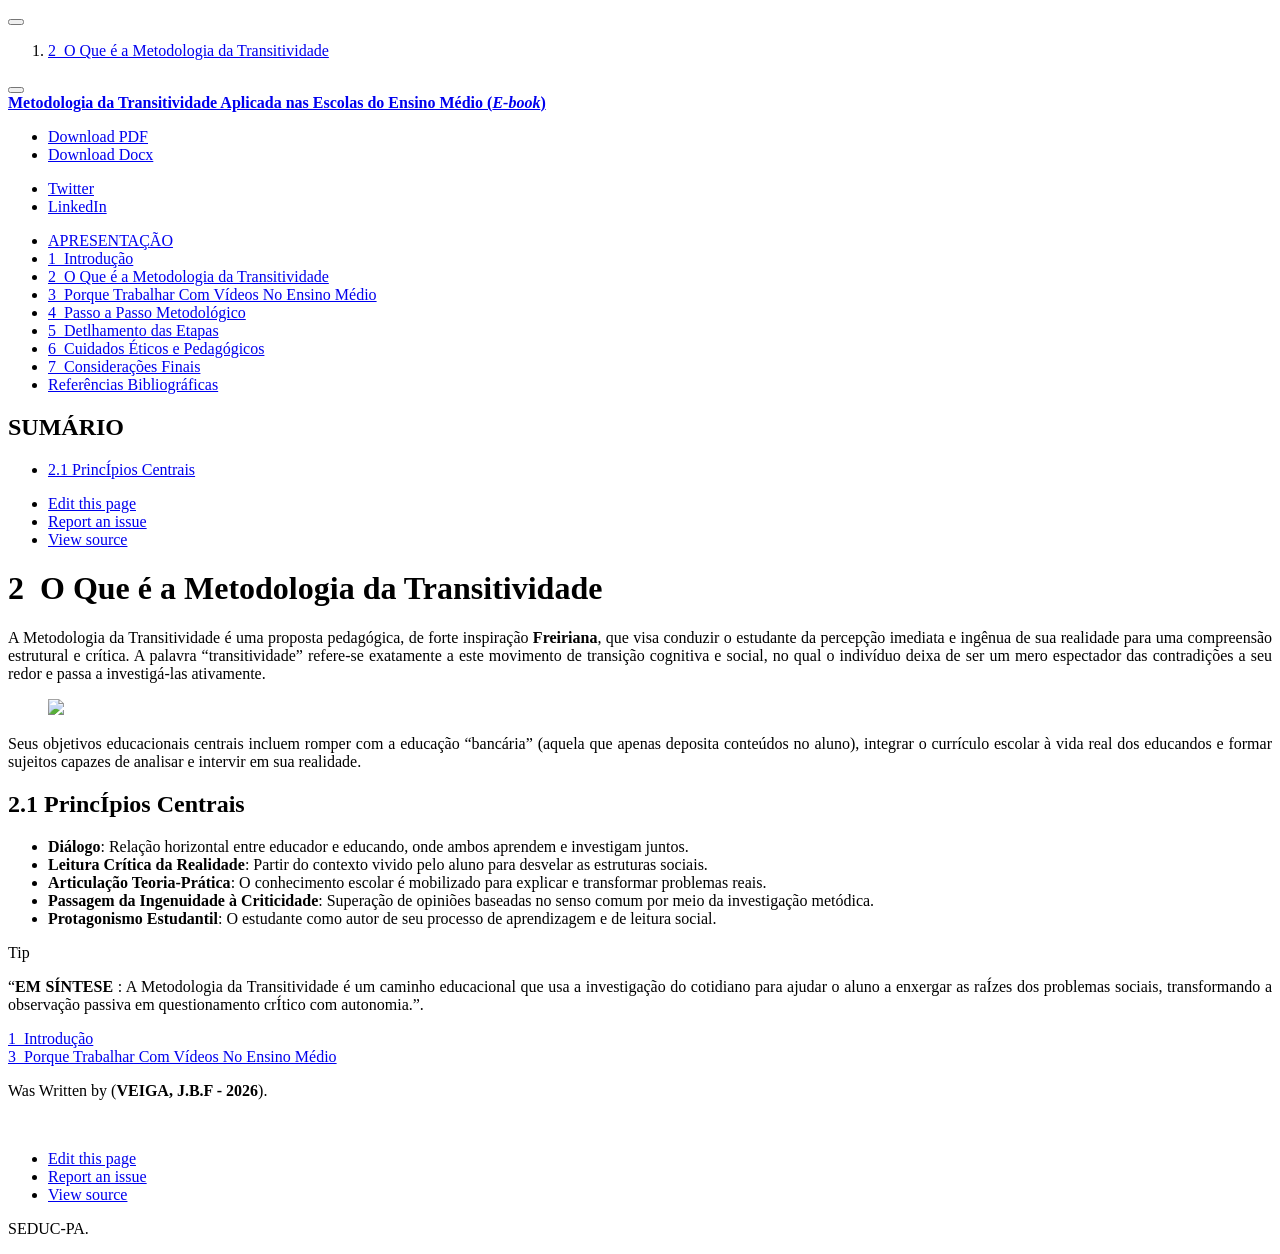
==== docs/cap1.html @ e6e82109 "Add files via upload" ====
<!DOCTYPE html>
<html xmlns="http://www.w3.org/1999/xhtml" lang="en" xml:lang="en"><head>

<meta charset="utf-8">
<meta name="generator" content="quarto-1.9.37">

<meta name="viewport" content="width=device-width, initial-scale=1.0, user-scalable=yes">


<title>2&nbsp; O Que é a Metodologia da Transitividade – **Metodologia da Transitividade Aplicada nas Escolas do Ensino Médio (*E-book*)**</title>
<style>
/* Default styles provided by pandoc.
** See https://pandoc.org/MANUAL.html#variables-for-html for config info.
*/
code{white-space: pre-wrap;}
span.smallcaps{font-variant: small-caps;}
div.columns{display: flex; gap: min(4vw, 1.5em);}
div.column{flex: auto; overflow-x: auto;}
div.hanging-indent{margin-left: 1.5em; text-indent: -1.5em;}
ul.task-list{list-style: none;}
ul.task-list li input[type="checkbox"] {
  width: 0.8em;
  margin: 0 0.8em 0.2em -1em; /* quarto-specific, see https://github.com/quarto-dev/quarto-cli/issues/4556 */ 
  vertical-align: middle;
}
</style>


<script src="site_libs/quarto-nav/quarto-nav.js"></script>
<script src="site_libs/quarto-nav/headroom.min.js"></script>
<script src="site_libs/clipboard/clipboard.min.js"></script>
<script src="site_libs/quarto-search/autocomplete.umd.js"></script>
<script src="site_libs/quarto-search/fuse.min.js"></script>
<script src="site_libs/quarto-search/quarto-search.js"></script>
<meta name="quarto:offset" content="./">
<link href="./cap2.html" rel="next">
<link href="./intro.html" rel="prev">
<link href="./capa1.jpg" rel="icon" type="image/jpeg">
<script src="site_libs/quarto-html/quarto.js" type="module"></script>
<script src="site_libs/quarto-html/tabsets/tabsets.js" type="module"></script>
<script src="site_libs/quarto-html/popper.min.js"></script>
<script src="site_libs/quarto-html/tippy.umd.min.js"></script>
<script src="site_libs/quarto-html/anchor.min.js"></script>
<link href="site_libs/quarto-html/tippy.css" rel="stylesheet">
<link href="site_libs/quarto-html/quarto-syntax-highlighting-7f8f88aac4f3542376d5c11b86a4c14d.css" rel="stylesheet" class="quarto-color-scheme" id="quarto-text-highlighting-styles">
<link href="site_libs/quarto-html/quarto-syntax-highlighting-dark-d0ae9245876894da5ac7e18953ecc5cc.css" rel="stylesheet" class="quarto-color-scheme quarto-color-alternate" id="quarto-text-highlighting-styles">
<link href="site_libs/quarto-html/quarto-syntax-highlighting-7f8f88aac4f3542376d5c11b86a4c14d.css" rel="stylesheet" class="quarto-color-scheme-extra" id="quarto-text-highlighting-styles">
<script src="site_libs/bootstrap/bootstrap.min.js"></script>
<link href="site_libs/bootstrap/bootstrap-icons.css" rel="stylesheet">
<link href="site_libs/bootstrap/bootstrap-9e3e5b9121e68b3f077afb32f2c64d95.min.css" rel="stylesheet" append-hash="true" class="quarto-color-scheme" id="quarto-bootstrap" data-mode="light">
<link href="site_libs/bootstrap/bootstrap-dark-52daa88939d7be190ca8d7731f6f1614.min.css" rel="stylesheet" append-hash="true" class="quarto-color-scheme quarto-color-alternate" id="quarto-bootstrap" data-mode="dark">
<link href="site_libs/bootstrap/bootstrap-9e3e5b9121e68b3f077afb32f2c64d95.min.css" rel="stylesheet" append-hash="true" class="quarto-color-scheme-extra" id="quarto-bootstrap" data-mode="light">
<script id="quarto-search-options" type="application/json">{
  "location": "sidebar",
  "copy-button": false,
  "collapse-after": 3,
  "panel-placement": "start",
  "type": "textbox",
  "limit": 50,
  "keyboard-shortcut": [
    "f",
    "/",
    "s"
  ],
  "show-item-context": false,
  "language": {
    "search-no-results-text": "No results",
    "search-matching-documents-text": "matching documents",
    "search-copy-link-title": "Copy link to search",
    "search-hide-matches-text": "Hide additional matches",
    "search-more-match-text": "more match in this document",
    "search-more-matches-text": "more matches in this document",
    "search-clear-button-title": "Clear",
    "search-text-placeholder": "",
    "search-detached-cancel-button-title": "Cancel",
    "search-submit-button-title": "Submit",
    "search-label": "Search"
  }
}</script>


</head>

<body class="nav-sidebar floating quarto-light"><script id="quarto-html-before-body" type="application/javascript">
    const toggleBodyColorMode = (bsSheetEl) => {
      const mode = bsSheetEl.getAttribute("data-mode");
      const bodyEl = window.document.querySelector("body");
      if (mode === "dark") {
        bodyEl.classList.add("quarto-dark");
        bodyEl.classList.remove("quarto-light");
      } else {
        bodyEl.classList.add("quarto-light");
        bodyEl.classList.remove("quarto-dark");
      }
    }
    const toggleBodyColorPrimary = () => {
      const bsSheetEl = window.document.querySelector("link#quarto-bootstrap:not([rel=disabled-stylesheet])");
      if (bsSheetEl) {
        toggleBodyColorMode(bsSheetEl);
      }
    }
    const setColorSchemeToggle = (alternate) => {
      const toggles = window.document.querySelectorAll('.quarto-color-scheme-toggle');
      for (let i=0; i < toggles.length; i++) {
        const toggle = toggles[i];
        if (toggle) {
          if (alternate) {
            toggle.classList.add("alternate");
          } else {
            toggle.classList.remove("alternate");
          }
        }
      }
    };
    const toggleColorMode = (alternate) => {
      // Switch the stylesheets
      const primaryStylesheets = window.document.querySelectorAll('link.quarto-color-scheme:not(.quarto-color-alternate)');
      const alternateStylesheets = window.document.querySelectorAll('link.quarto-color-scheme.quarto-color-alternate');
      manageTransitions('#quarto-margin-sidebar .nav-link', false);
      if (alternate) {
        // note: dark is layered on light, we don't disable primary!
        enableStylesheet(alternateStylesheets);
        for (const sheetNode of alternateStylesheets) {
          if (sheetNode.id === "quarto-bootstrap") {
            toggleBodyColorMode(sheetNode);
          }
        }
      } else {
        disableStylesheet(alternateStylesheets);
        enableStylesheet(primaryStylesheets)
        toggleBodyColorPrimary();
      }
      manageTransitions('#quarto-margin-sidebar .nav-link', true);
      // Switch the toggles
      setColorSchemeToggle(alternate)
      // Hack to workaround the fact that safari doesn't
      // properly recolor the scrollbar when toggling (#1455)
      if (navigator.userAgent.indexOf('Safari') > 0 && navigator.userAgent.indexOf('Chrome') == -1) {
        manageTransitions("body", false);
        window.scrollTo(0, 1);
        setTimeout(() => {
          window.scrollTo(0, 0);
          manageTransitions("body", true);
        }, 40);
      }
    }
    const disableStylesheet = (stylesheets) => {
      for (let i=0; i < stylesheets.length; i++) {
        const stylesheet = stylesheets[i];
        stylesheet.rel = 'disabled-stylesheet';
      }
    }
    const enableStylesheet = (stylesheets) => {
      for (let i=0; i < stylesheets.length; i++) {
        const stylesheet = stylesheets[i];
        if(stylesheet.rel !== 'stylesheet') { // for Chrome, which will still FOUC without this check
          stylesheet.rel = 'stylesheet';
        }
      }
    }
    const manageTransitions = (selector, allowTransitions) => {
      const els = window.document.querySelectorAll(selector);
      for (let i=0; i < els.length; i++) {
        const el = els[i];
        if (allowTransitions) {
          el.classList.remove('notransition');
        } else {
          el.classList.add('notransition');
        }
      }
    }
    const isFileUrl = () => {
      return window.location.protocol === 'file:';
    }
    const hasAlternateSentinel = () => {
      let styleSentinel = getColorSchemeSentinel();
      if (styleSentinel !== null) {
        return styleSentinel === "alternate";
      } else {
        return false;
      }
    }
    const setStyleSentinel = (alternate) => {
      const value = alternate ? "alternate" : "default";
      if (!isFileUrl()) {
        window.localStorage.setItem("quarto-color-scheme", value);
      } else {
        localAlternateSentinel = value;
      }
    }
    const getColorSchemeSentinel = () => {
      if (!isFileUrl()) {
        const storageValue = window.localStorage.getItem("quarto-color-scheme");
        return storageValue != null ? storageValue : localAlternateSentinel;
      } else {
        return localAlternateSentinel;
      }
    }
    const toggleGiscusIfUsed = (isAlternate, darkModeDefault) => {
      const baseTheme = document.querySelector('#giscus-base-theme')?.value ?? 'light';
      const alternateTheme = document.querySelector('#giscus-alt-theme')?.value ?? 'dark';
      let newTheme = '';
      if(authorPrefersDark) {
        newTheme = isAlternate ? baseTheme : alternateTheme;
      } else {
        newTheme = isAlternate ? alternateTheme : baseTheme;
      }
      const changeGiscusTheme = () => {
        // From: https://github.com/giscus/giscus/issues/336
        const sendMessage = (message) => {
          const iframe = document.querySelector('iframe.giscus-frame');
          if (!iframe) return;
          iframe.contentWindow.postMessage({ giscus: message }, 'https://giscus.app');
        }
        sendMessage({
          setConfig: {
            theme: newTheme
          }
        });
      }
      const isGiscussLoaded = window.document.querySelector('iframe.giscus-frame') !== null;
      if (isGiscussLoaded) {
        changeGiscusTheme();
      }
    };
    const authorPrefersDark = false;
    const darkModeDefault = authorPrefersDark;
      document.querySelector('link#quarto-text-highlighting-styles.quarto-color-scheme-extra').rel = 'disabled-stylesheet';
      document.querySelector('link#quarto-bootstrap.quarto-color-scheme-extra').rel = 'disabled-stylesheet';
    let localAlternateSentinel = darkModeDefault ? 'alternate' : 'default';
    // Dark / light mode switch
    window.quartoToggleColorScheme = () => {
      // Read the current dark / light value
      let toAlternate = !hasAlternateSentinel();
      toggleColorMode(toAlternate);
      setStyleSentinel(toAlternate);
      toggleGiscusIfUsed(toAlternate, darkModeDefault);
      window.dispatchEvent(new Event('resize'));
    };
    // Switch to dark mode if need be
    if (hasAlternateSentinel()) {
      toggleColorMode(true);
    } else {
      toggleColorMode(false);
    }
  </script>

<div id="quarto-search-results"></div>
  <header id="quarto-header" class="headroom fixed-top">
  <nav class="quarto-secondary-nav">
    <div class="container-fluid d-flex">
      <button type="button" class="quarto-btn-toggle btn" data-bs-toggle="collapse" role="button" data-bs-target=".quarto-sidebar-collapse-item" aria-controls="quarto-sidebar" aria-expanded="false" aria-label="Toggle sidebar navigation" onclick="if (window.quartoToggleHeadroom) { window.quartoToggleHeadroom(); }">
        <i class="bi bi-layout-text-sidebar-reverse"></i>
      </button>
        <nav class="quarto-page-breadcrumbs" aria-label="breadcrumb"><ol class="breadcrumb"><li class="breadcrumb-item"><a href="./cap1.html"><span class="chapter-number">2</span>&nbsp; <span class="chapter-title">O Que é a Metodologia da Transitividade</span></a></li></ol></nav>
        <a class="flex-grow-1" role="navigation" data-bs-toggle="collapse" data-bs-target=".quarto-sidebar-collapse-item" aria-controls="quarto-sidebar" aria-expanded="false" aria-label="Toggle sidebar navigation" onclick="if (window.quartoToggleHeadroom) { window.quartoToggleHeadroom(); }">      
        </a>
      <button type="button" class="btn quarto-search-button" aria-label="Search" onclick="window.quartoOpenSearch();">
        <i class="bi bi-search"></i>
      </button>
    </div>
  </nav>
</header>
<!-- content -->
<div id="quarto-content" class="quarto-container page-columns page-rows-contents page-layout-article">
<!-- sidebar -->
  <nav id="quarto-sidebar" class="sidebar collapse collapse-horizontal quarto-sidebar-collapse-item sidebar-navigation floating overflow-auto">
    <div class="pt-lg-2 mt-2 text-left sidebar-header">
    <div class="sidebar-title mb-0 py-0">
      <a href="./"><strong>Metodologia da Transitividade Aplicada nas Escolas do Ensino Médio (<em>E-book</em>)</strong></a> 
        <div class="sidebar-tools-main tools-wide">
    <a href="https://github.com/MarioDhiego/tree/main/book/" title="Source Code" class="quarto-navigation-tool px-1" aria-label="Source Code"><i class="bi bi-github"></i></a>
    <div class="dropdown">
      <a href="" title="Download" id="quarto-navigation-tool-dropdown-0" class="quarto-navigation-tool dropdown-toggle px-1" data-bs-toggle="dropdown" aria-expanded="false" role="link" aria-label="Download"><i class="bi bi-download"></i></a>
      <ul class="dropdown-menu" aria-labelledby="quarto-navigation-tool-dropdown-0">
          <li>
            <a class="dropdown-item sidebar-tools-main-item" href="./--Metodologia-da-Transitividade-Aplicada-nas-Escolas-do-Ensino-Médio---E-book----.pdf">
              <i class="bi bi-file-pdf pe-1"></i>
            Download PDF
            </a>
          </li>
          <li>
            <a class="dropdown-item sidebar-tools-main-item" href="./--Metodologia-da-Transitividade-Aplicada-nas-Escolas-do-Ensino-Médio---E-book----.docx">
              <i class="bi bi-file-word pe-1"></i>
            Download Docx
            </a>
          </li>
      </ul>
    </div>
    <div class="dropdown">
      <a href="" title="Share" id="quarto-navigation-tool-dropdown-1" class="quarto-navigation-tool dropdown-toggle px-1" data-bs-toggle="dropdown" aria-expanded="false" role="link" aria-label="Share"><i class="bi bi-share"></i></a>
      <ul class="dropdown-menu" aria-labelledby="quarto-navigation-tool-dropdown-1">
          <li>
            <a class="dropdown-item sidebar-tools-main-item" href="https://twitter.com/intent/tweet?url=|url|">
              <i class="bi bi-twitter pe-1"></i>
            Twitter
            </a>
          </li>
          <li>
            <a class="dropdown-item sidebar-tools-main-item" href="https://www.linkedin.com/sharing/share-offsite/?url=|url|">
              <i class="bi bi-linkedin pe-1"></i>
            LinkedIn
            </a>
          </li>
      </ul>
    </div>
  <a href="" class="quarto-color-scheme-toggle quarto-navigation-tool  px-1" onclick="window.quartoToggleColorScheme(); return false;" title="Toggle dark mode"><i class="bi"></i></a>
  <a href="" class="quarto-reader-toggle quarto-navigation-tool px-1" onclick="window.quartoToggleReader(); return false;" title="Toggle reader mode">
  <div class="quarto-reader-toggle-btn">
  <i class="bi"></i>
  </div>
</a>
</div>
    </div>
      </div>
        <div class="mt-2 flex-shrink-0 align-items-center">
        <div class="sidebar-search">
        <div id="quarto-search" class="" title="Search"></div>
        </div>
        </div>
    <div class="sidebar-menu-container"> 
    <ul class="list-unstyled mt-1">
        <li class="sidebar-item">
  <div class="sidebar-item-container"> 
  <a href="./index.html" class="sidebar-item-text sidebar-link">
 <span class="menu-text">APRESENTAÇÃO</span></a>
  </div>
</li>
        <li class="sidebar-item">
  <div class="sidebar-item-container"> 
  <a href="./intro.html" class="sidebar-item-text sidebar-link">
 <span class="menu-text"><span class="chapter-number">1</span>&nbsp; <span class="chapter-title">Introdução</span></span></a>
  </div>
</li>
        <li class="sidebar-item">
  <div class="sidebar-item-container"> 
  <a href="./cap1.html" class="sidebar-item-text sidebar-link active">
 <span class="menu-text"><span class="chapter-number">2</span>&nbsp; <span class="chapter-title">O Que é a Metodologia da Transitividade</span></span></a>
  </div>
</li>
        <li class="sidebar-item">
  <div class="sidebar-item-container"> 
  <a href="./cap2.html" class="sidebar-item-text sidebar-link">
 <span class="menu-text"><span class="chapter-number">3</span>&nbsp; <span class="chapter-title">Porque Trabalhar Com Vídeos No Ensino Médio</span></span></a>
  </div>
</li>
        <li class="sidebar-item">
  <div class="sidebar-item-container"> 
  <a href="./cap3.html" class="sidebar-item-text sidebar-link">
 <span class="menu-text"><span class="chapter-number">4</span>&nbsp; <span class="chapter-title">Passo a Passo Metodológico</span></span></a>
  </div>
</li>
        <li class="sidebar-item">
  <div class="sidebar-item-container"> 
  <a href="./cap4.html" class="sidebar-item-text sidebar-link">
 <span class="menu-text"><span class="chapter-number">5</span>&nbsp; <span class="chapter-title">Detlhamento das Etapas</span></span></a>
  </div>
</li>
        <li class="sidebar-item">
  <div class="sidebar-item-container"> 
  <a href="./cap5.html" class="sidebar-item-text sidebar-link">
 <span class="menu-text"><span class="chapter-number">6</span>&nbsp; <span class="chapter-title">Cuidados Éticos e Pedagógicos</span></span></a>
  </div>
</li>
        <li class="sidebar-item">
  <div class="sidebar-item-container"> 
  <a href="./cap6.html" class="sidebar-item-text sidebar-link">
 <span class="menu-text"><span class="chapter-number">7</span>&nbsp; <span class="chapter-title">Considerações Finais</span></span></a>
  </div>
</li>
        <li class="sidebar-item">
  <div class="sidebar-item-container"> 
  <a href="./references.html" class="sidebar-item-text sidebar-link">
 <span class="menu-text">Referências Bibliográficas</span></a>
  </div>
</li>
    </ul>
    </div>
</nav>
<div id="quarto-sidebar-glass" class="quarto-sidebar-collapse-item" data-bs-toggle="collapse" data-bs-target=".quarto-sidebar-collapse-item"></div>
<!-- margin-sidebar -->
    <div id="quarto-margin-sidebar" class="sidebar margin-sidebar">
        <nav id="TOC" role="doc-toc" class="toc-active">
    <h2 id="toc-title">SUMÁRIO</h2>
   
  <ul>
  <li><a href="#princípios-centrais" id="toc-princípios-centrais" class="nav-link active" data-scroll-target="#princípios-centrais"><span class="header-section-number">2.1</span> PrincÍpios Centrais</a></li>
  </ul>
<div class="toc-actions"><ul><li><a href="https://github.com/MarioDhiego/edit/main/book/cap1.qmd" class="toc-action"><i class="bi bi-github"></i>Edit this page</a></li><li><a href="https://github.com/MarioDhiego/issues/new" class="toc-action"><i class="bi empty"></i>Report an issue</a></li><li><a href="https://github.com/MarioDhiego/blob/main/book/cap1.qmd" class="toc-action"><i class="bi empty"></i>View source</a></li></ul></div></nav>
    </div>
<!-- main -->
<main class="content" id="quarto-document-content">


<header id="title-block-header" class="quarto-title-block default">
<div class="quarto-title">
<h1 class="title"><span class="chapter-number">2</span>&nbsp; <span class="chapter-title">O Que é a Metodologia da Transitividade</span></h1>
</div>



<div class="quarto-title-meta">

    
  
    
  </div>
  


</header>


<style>
body{text-align: justify}
</style>
<div class="progress">
<div class="progress-bar" style="width: 100%;">

</div>
</div>
<p>A Metodologia da Transitividade é uma proposta pedagógica, de forte inspiração <strong>Freiriana</strong>, que visa conduzir o estudante da percepção imediata e ingênua de sua realidade para uma compreensão estrutural e crítica. A palavra “transitividade” refere-se exatamente a este movimento de transição cognitiva e social, no qual o indivíduo deixa de ser um mero espectador das contradições a seu redor e passa a investigá-las ativamente.</p>
<div class="quarto-figure quarto-figure-center">
<figure class="figure">
<p><img src="fig12.jpg" class="img-fluid quarto-figure quarto-figure-center figure-img" width="177"></p>
</figure>
</div>
<p>Seus objetivos educacionais centrais incluem romper com a educação “bancária” (aquela que apenas deposita conteúdos no aluno), integrar o currículo escolar à vida real dos educandos e formar sujeitos capazes de analisar e intervir em sua realidade.</p>
<div class="progress">
<div class="progress-bar" style="width: 100%;">

</div>
</div>
<section id="princípios-centrais" class="level2" data-number="2.1">
<h2 data-number="2.1" class="anchored" data-anchor-id="princípios-centrais"><span class="header-section-number">2.1</span> PrincÍpios Centrais</h2>
<ul>
<li><strong>Diálogo</strong>: Relação horizontal entre educador e educando, onde ambos aprendem e investigam juntos.</li>
<li><strong>Leitura Crítica da Realidade</strong>: Partir do contexto vivido pelo aluno para desvelar as estruturas sociais.</li>
<li><strong>Articulação Teoria-Prática</strong>: O conhecimento escolar é mobilizado para explicar e transformar problemas reais.</li>
<li><strong>Passagem da Ingenuidade à Criticidade</strong>: Superação de opiniões baseadas no senso comum por meio da investigação metódica.</li>
<li><strong>Protagonismo Estudantil</strong>: O estudante como autor de seu processo de aprendizagem e de leitura social.</li>
</ul>
<div class="callout callout-style-default callout-tip callout-titled">
<div class="callout-header d-flex align-content-center" data-bs-toggle="collapse" data-bs-target=".callout-1-contents" aria-controls="callout-1" aria-expanded="true" aria-label="Toggle callout">
<div class="callout-icon-container">
<i class="callout-icon"></i>
</div>
<div class="callout-title-container flex-fill">
Tip
</div>
<div class="callout-btn-toggle d-inline-block border-0 py-1 ps-1 pe-0 float-end"><i class="callout-toggle"></i></div>
</div>
<div id="callout-1" class="callout-1-contents callout-collapse collapse show">
<div class="callout-body-container callout-body">
<p>“<strong>EM SÍNTESE</strong> : A Metodologia da Transitividade é um caminho educacional que usa a investigação do cotidiano para ajudar o aluno a enxergar as raÍzes dos problemas sociais, transformando a observação passiva em questionamento crÍtico com autonomia.”.</p>
</div>
</div>
</div>
<div class="progress">
<div class="progress-bar" style="width: 100%;">

</div>
</div>


</section>

</main> <!-- /main -->
<script id="quarto-html-after-body" type="application/javascript">
  window.document.addEventListener("DOMContentLoaded", function (event) {
    // Ensure there is a toggle, if there isn't float one in the top right
    if (window.document.querySelector('.quarto-color-scheme-toggle') === null) {
      const a = window.document.createElement('a');
      a.classList.add('top-right');
      a.classList.add('quarto-color-scheme-toggle');
      a.href = "";
      a.onclick = function() { try { window.quartoToggleColorScheme(); } catch {} return false; };
      const i = window.document.createElement("i");
      i.classList.add('bi');
      a.appendChild(i);
      window.document.body.appendChild(a);
    }
    setColorSchemeToggle(hasAlternateSentinel())
    const icon = "";
    const anchorJS = new window.AnchorJS();
    anchorJS.options = {
      placement: 'right',
      icon: icon
    };
    anchorJS.add('.anchored');
    const isCodeAnnotation = (el) => {
      for (const clz of el.classList) {
        if (clz.startsWith('code-annotation-')) {                     
          return true;
        }
      }
      return false;
    }
    const onCopySuccess = function(e) {
      // button target
      const button = e.trigger;
      // don't keep focus
      button.blur();
      // flash "checked"
      button.classList.add('code-copy-button-checked');
      var currentTitle = button.getAttribute("title");
      button.setAttribute("title", "Copied!");
      let tooltip;
      if (window.bootstrap) {
        button.setAttribute("data-bs-toggle", "tooltip");
        button.setAttribute("data-bs-placement", "left");
        button.setAttribute("data-bs-title", "Copied!");
        tooltip = new bootstrap.Tooltip(button, 
          { trigger: "manual", 
            customClass: "code-copy-button-tooltip",
            offset: [0, -8]});
        tooltip.show();    
      }
      setTimeout(function() {
        if (tooltip) {
          tooltip.hide();
          button.removeAttribute("data-bs-title");
          button.removeAttribute("data-bs-toggle");
          button.removeAttribute("data-bs-placement");
        }
        button.setAttribute("title", currentTitle);
        button.classList.remove('code-copy-button-checked');
      }, 1000);
      // clear code selection
      e.clearSelection();
    }
    const getTextToCopy = function(trigger) {
      const outerScaffold = trigger.parentElement.cloneNode(true);
      const codeEl = outerScaffold.querySelector('code');
      for (const childEl of codeEl.children) {
        if (isCodeAnnotation(childEl)) {
          childEl.remove();
        }
      }
      return codeEl.innerText;
    }
    const clipboard = new window.ClipboardJS('.code-copy-button:not([data-in-quarto-modal])', {
      text: getTextToCopy
    });
    clipboard.on('success', onCopySuccess);
    if (window.document.getElementById('quarto-embedded-source-code-modal')) {
      const clipboardModal = new window.ClipboardJS('.code-copy-button[data-in-quarto-modal]', {
        text: getTextToCopy,
        container: window.document.getElementById('quarto-embedded-source-code-modal')
      });
      clipboardModal.on('success', onCopySuccess);
    }
      var localhostRegex = new RegExp(/^(?:http|https):\/\/localhost\:?[0-9]*\//);
      var mailtoRegex = new RegExp(/^mailto:/);
        var filterRegex = new RegExp('/' + window.location.host + '/');
      var isInternal = (href) => {
          return filterRegex.test(href) || localhostRegex.test(href) || mailtoRegex.test(href);
      }
      // Inspect non-navigation links and adorn them if external
     var links = window.document.querySelectorAll('a[href]:not(.nav-link):not(.navbar-brand):not(.toc-action):not(.sidebar-link):not(.sidebar-item-toggle):not(.pagination-link):not(.no-external):not([aria-hidden]):not(.dropdown-item):not(.quarto-navigation-tool):not(.about-link)');
      for (var i=0; i<links.length; i++) {
        const link = links[i];
        if (!isInternal(link.href)) {
          // undo the damage that might have been done by quarto-nav.js in the case of
          // links that we want to consider external
          if (link.dataset.originalHref !== undefined) {
            link.href = link.dataset.originalHref;
          }
        }
      }
    function tippyHover(el, contentFn, onTriggerFn, onUntriggerFn) {
      const config = {
        allowHTML: true,
        maxWidth: 500,
        delay: 100,
        arrow: false,
        appendTo: function(el) {
            return el.parentElement;
        },
        interactive: true,
        interactiveBorder: 10,
        theme: 'quarto',
        placement: 'bottom-start',
      };
      if (contentFn) {
        config.content = contentFn;
      }
      if (onTriggerFn) {
        config.onTrigger = onTriggerFn;
      }
      if (onUntriggerFn) {
        config.onUntrigger = onUntriggerFn;
      }
      window.tippy(el, config); 
    }
    const noterefs = window.document.querySelectorAll('a[role="doc-noteref"]');
    for (var i=0; i<noterefs.length; i++) {
      const ref = noterefs[i];
      tippyHover(ref, function() {
        // use id or data attribute instead here
        let href = ref.getAttribute('data-footnote-href') || ref.getAttribute('href');
        try { href = new URL(href).hash; } catch {}
        const id = href.replace(/^#\/?/, "");
        const note = window.document.getElementById(id);
        if (note) {
          return note.innerHTML;
        } else {
          return "";
        }
      });
    }
    const xrefs = window.document.querySelectorAll('a.quarto-xref');
    const processXRef = (id, note) => {
      // Strip column container classes
      const stripColumnClz = (el) => {
        el.classList.remove("page-full", "page-columns");
        if (el.children) {
          for (const child of el.children) {
            stripColumnClz(child);
          }
        }
      }
      stripColumnClz(note)
      if (id === null || id.startsWith('sec-')) {
        // Special case sections, only their first couple elements
        const container = document.createElement("div");
        if (note.children && note.children.length > 2) {
          container.appendChild(note.children[0].cloneNode(true));
          for (let i = 1; i < note.children.length; i++) {
            const child = note.children[i];
            if (child.tagName === "P" && child.innerText === "") {
              continue;
            } else {
              container.appendChild(child.cloneNode(true));
              break;
            }
          }
          if (window.Quarto?.typesetMath) {
            window.Quarto.typesetMath(container);
          }
          return container.innerHTML
        } else {
          if (window.Quarto?.typesetMath) {
            window.Quarto.typesetMath(note);
          }
          return note.innerHTML;
        }
      } else {
        // Remove any anchor links if they are present
        const anchorLink = note.querySelector('a.anchorjs-link');
        if (anchorLink) {
          anchorLink.remove();
        }
        if (window.Quarto?.typesetMath) {
          window.Quarto.typesetMath(note);
        }
        if (note.classList.contains("callout")) {
          return note.outerHTML;
        } else {
          return note.innerHTML;
        }
      }
    }
    for (var i=0; i<xrefs.length; i++) {
      const xref = xrefs[i];
      tippyHover(xref, undefined, function(instance) {
        instance.disable();
        let url = xref.getAttribute('href');
        let hash = undefined; 
        if (url.startsWith('#')) {
          hash = url;
        } else {
          try { hash = new URL(url).hash; } catch {}
        }
        if (hash) {
          const id = hash.replace(/^#\/?/, "");
          const note = window.document.getElementById(id);
          if (note !== null) {
            try {
              const html = processXRef(id, note.cloneNode(true));
              instance.setContent(html);
            } finally {
              instance.enable();
              instance.show();
            }
          } else {
            // See if we can fetch this
            fetch(url.split('#')[0])
            .then(res => res.text())
            .then(html => {
              const parser = new DOMParser();
              const htmlDoc = parser.parseFromString(html, "text/html");
              const note = htmlDoc.getElementById(id);
              if (note !== null) {
                const html = processXRef(id, note);
                instance.setContent(html);
              } 
            }).finally(() => {
              instance.enable();
              instance.show();
            });
          }
        } else {
          // See if we can fetch a full url (with no hash to target)
          // This is a special case and we should probably do some content thinning / targeting
          fetch(url)
          .then(res => res.text())
          .then(html => {
            const parser = new DOMParser();
            const htmlDoc = parser.parseFromString(html, "text/html");
            const note = htmlDoc.querySelector('main.content');
            if (note !== null) {
              // This should only happen for chapter cross references
              // (since there is no id in the URL)
              // remove the first header
              if (note.children.length > 0 && note.children[0].tagName === "HEADER") {
                note.children[0].remove();
              }
              const html = processXRef(null, note);
              instance.setContent(html);
            } 
          }).finally(() => {
            instance.enable();
            instance.show();
          });
        }
      }, function(instance) {
      });
    }
        let selectedAnnoteEl;
        const selectorForAnnotation = ( cell, annotation) => {
          let cellAttr = 'data-code-cell="' + cell + '"';
          let lineAttr = 'data-code-annotation="' +  annotation + '"';
          const selector = 'span[' + cellAttr + '][' + lineAttr + ']';
          return selector;
        }
        const selectCodeLines = (annoteEl) => {
          const doc = window.document;
          const targetCell = annoteEl.getAttribute("data-target-cell");
          const targetAnnotation = annoteEl.getAttribute("data-target-annotation");
          const annoteSpan = window.document.querySelector(selectorForAnnotation(targetCell, targetAnnotation));
          const lines = annoteSpan.getAttribute("data-code-lines").split(",");
          const lineIds = lines.map((line) => {
            return targetCell + "-" + line;
          })
          let top = null;
          let height = null;
          let parent = null;
          if (lineIds.length > 0) {
              //compute the position of the single el (top and bottom and make a div)
              const el = window.document.getElementById(lineIds[0]);
              top = el.offsetTop;
              height = el.offsetHeight;
              parent = el.parentElement.parentElement;
            if (lineIds.length > 1) {
              const lastEl = window.document.getElementById(lineIds[lineIds.length - 1]);
              const bottom = lastEl.offsetTop + lastEl.offsetHeight;
              height = bottom - top;
            }
            if (top !== null && height !== null && parent !== null) {
              // cook up a div (if necessary) and position it 
              let div = window.document.getElementById("code-annotation-line-highlight");
              if (div === null) {
                div = window.document.createElement("div");
                div.setAttribute("id", "code-annotation-line-highlight");
                div.style.position = 'absolute';
                parent.appendChild(div);
              }
              div.style.top = top - 2 + "px";
              div.style.height = height + 4 + "px";
              div.style.left = 0;
              let gutterDiv = window.document.getElementById("code-annotation-line-highlight-gutter");
              if (gutterDiv === null) {
                gutterDiv = window.document.createElement("div");
                gutterDiv.setAttribute("id", "code-annotation-line-highlight-gutter");
                gutterDiv.style.position = 'absolute';
                const codeCell = window.document.getElementById(targetCell);
                const gutter = codeCell.querySelector('.code-annotation-gutter');
                gutter.appendChild(gutterDiv);
              }
              gutterDiv.style.top = top - 2 + "px";
              gutterDiv.style.height = height + 4 + "px";
            }
            selectedAnnoteEl = annoteEl;
          }
        };
        const unselectCodeLines = () => {
          const elementsIds = ["code-annotation-line-highlight", "code-annotation-line-highlight-gutter"];
          elementsIds.forEach((elId) => {
            const div = window.document.getElementById(elId);
            if (div) {
              div.remove();
            }
          });
          selectedAnnoteEl = undefined;
        };
          // Handle positioning of the toggle
      window.addEventListener(
        "resize",
        throttle(() => {
          elRect = undefined;
          if (selectedAnnoteEl) {
            selectCodeLines(selectedAnnoteEl);
          }
        }, 10)
      );
      function throttle(fn, ms) {
      let throttle = false;
      let timer;
        return (...args) => {
          if(!throttle) { // first call gets through
              fn.apply(this, args);
              throttle = true;
          } else { // all the others get throttled
              if(timer) clearTimeout(timer); // cancel #2
              timer = setTimeout(() => {
                fn.apply(this, args);
                timer = throttle = false;
              }, ms);
          }
        };
      }
        // Attach click handler to the DT
        const annoteDls = window.document.querySelectorAll('dt[data-target-cell]');
        for (const annoteDlNode of annoteDls) {
          annoteDlNode.addEventListener('click', (event) => {
            const clickedEl = event.target;
            if (clickedEl !== selectedAnnoteEl) {
              unselectCodeLines();
              const activeEl = window.document.querySelector('dt[data-target-cell].code-annotation-active');
              if (activeEl) {
                activeEl.classList.remove('code-annotation-active');
              }
              selectCodeLines(clickedEl);
              clickedEl.classList.add('code-annotation-active');
            } else {
              // Unselect the line
              unselectCodeLines();
              clickedEl.classList.remove('code-annotation-active');
            }
          });
        }
    const findCites = (el) => {
      const parentEl = el.parentElement;
      if (parentEl) {
        const cites = parentEl.dataset.cites;
        if (cites) {
          return {
            el,
            cites: cites.split(' ')
          };
        } else {
          return findCites(el.parentElement)
        }
      } else {
        return undefined;
      }
    };
    var bibliorefs = window.document.querySelectorAll('a[role="doc-biblioref"]');
    for (var i=0; i<bibliorefs.length; i++) {
      const ref = bibliorefs[i];
      const citeInfo = findCites(ref);
      if (citeInfo) {
        tippyHover(citeInfo.el, function() {
          var popup = window.document.createElement('div');
          citeInfo.cites.forEach(function(cite) {
            var citeDiv = window.document.createElement('div');
            citeDiv.classList.add('hanging-indent');
            citeDiv.classList.add('csl-entry');
            var biblioDiv = window.document.getElementById('ref-' + cite);
            if (biblioDiv) {
              citeDiv.innerHTML = biblioDiv.innerHTML;
            }
            popup.appendChild(citeDiv);
          });
          return popup.innerHTML;
        });
      }
    }
  });
  </script>
<nav class="page-navigation">
  <div class="nav-page nav-page-previous">
      <a href="./intro.html" class="pagination-link" aria-label="Introdução">
        <i class="bi bi-arrow-left-short"></i> <span class="nav-page-text"><span class="chapter-number">1</span>&nbsp; <span class="chapter-title">Introdução</span></span>
      </a>          
  </div>
  <div class="nav-page nav-page-next">
      <a href="./cap2.html" class="pagination-link" aria-label="Porque Trabalhar Com Vídeos No Ensino Médio">
        <span class="nav-page-text"><span class="chapter-number">3</span>&nbsp; <span class="chapter-title">Porque Trabalhar Com Vídeos No Ensino Médio</span></span> <i class="bi bi-arrow-right-short"></i>
      </a>
  </div>
</nav>
</div> <!-- /content -->
<footer class="footer">
  <div class="nav-footer">
    <div class="nav-footer-left">
<p>Was Written by (<strong>VEIGA, J.B.F - 2026</strong>).</p>
</div>   
    <div class="nav-footer-center">
      &nbsp;
    <div class="toc-actions d-sm-block d-md-none"><ul><li><a href="https://github.com/MarioDhiego/edit/main/book/cap1.qmd" class="toc-action"><i class="bi bi-github"></i>Edit this page</a></li><li><a href="https://github.com/MarioDhiego/issues/new" class="toc-action"><i class="bi empty"></i>Report an issue</a></li><li><a href="https://github.com/MarioDhiego/blob/main/book/cap1.qmd" class="toc-action"><i class="bi empty"></i>View source</a></li></ul></div></div>
    <div class="nav-footer-right">
<p>SEDUC-PA.</p>
</div>
  </div>
</footer>




</body></html>
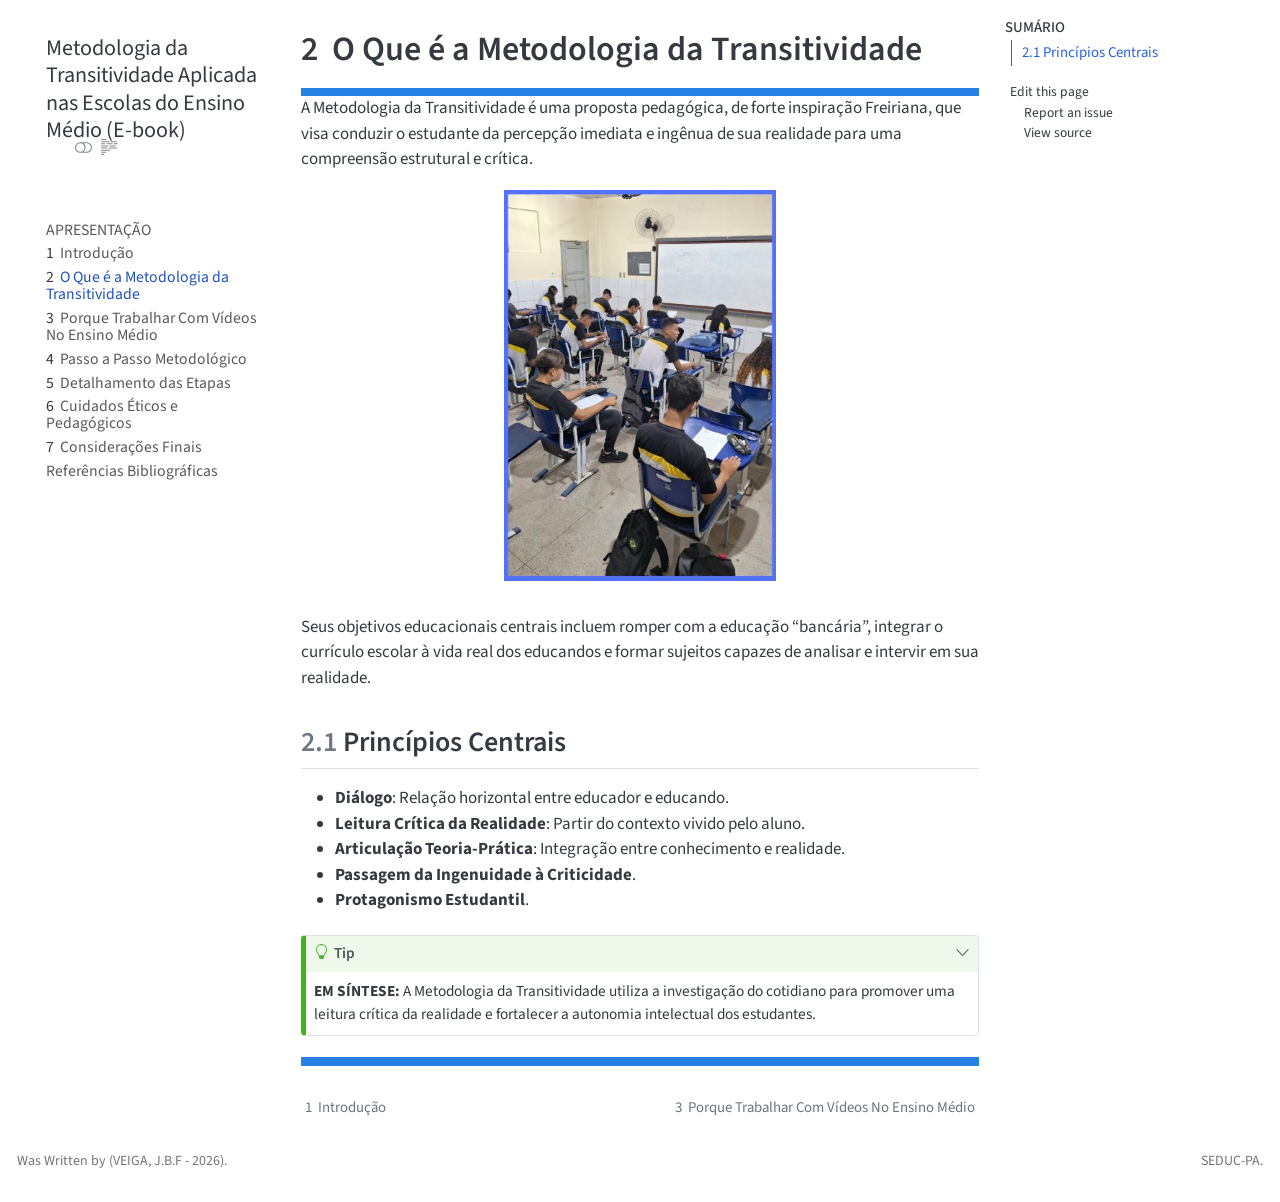
==== commit 75623d1b: "Add files via upload" ====
--- a/docs/cap1.html
+++ b/docs/cap1.html
@@ -7,7 +7,7 @@
 <meta name="viewport" content="width=device-width, initial-scale=1.0, user-scalable=yes">
 
 
-<title>2&nbsp; O Que é a Metodologia da Transitividade – **Metodologia da Transitividade Aplicada nas Escolas do Ensino Médio (*E-book*)**</title>
+<title>2&nbsp; O Que é a Metodologia da Transitividade – Metodologia da Transitividade Aplicada nas Escolas do Ensino Médio (E-book)</title>
 <style>
 /* Default styles provided by pandoc.
 ** See https://pandoc.org/MANUAL.html#variables-for-html for config info.
@@ -267,43 +267,11 @@
   <nav id="quarto-sidebar" class="sidebar collapse collapse-horizontal quarto-sidebar-collapse-item sidebar-navigation floating overflow-auto">
     <div class="pt-lg-2 mt-2 text-left sidebar-header">
     <div class="sidebar-title mb-0 py-0">
-      <a href="./"><strong>Metodologia da Transitividade Aplicada nas Escolas do Ensino Médio (<em>E-book</em>)</strong></a> 
+      <a href="./">Metodologia da Transitividade Aplicada nas Escolas do Ensino Médio (E-book)</a> 
         <div class="sidebar-tools-main tools-wide">
-    <a href="https://github.com/MarioDhiego/tree/main/book/" title="Source Code" class="quarto-navigation-tool px-1" aria-label="Source Code"><i class="bi bi-github"></i></a>
-    <div class="dropdown">
-      <a href="" title="Download" id="quarto-navigation-tool-dropdown-0" class="quarto-navigation-tool dropdown-toggle px-1" data-bs-toggle="dropdown" aria-expanded="false" role="link" aria-label="Download"><i class="bi bi-download"></i></a>
-      <ul class="dropdown-menu" aria-labelledby="quarto-navigation-tool-dropdown-0">
-          <li>
-            <a class="dropdown-item sidebar-tools-main-item" href="./--Metodologia-da-Transitividade-Aplicada-nas-Escolas-do-Ensino-Médio---E-book----.pdf">
-              <i class="bi bi-file-pdf pe-1"></i>
-            Download PDF
-            </a>
-          </li>
-          <li>
-            <a class="dropdown-item sidebar-tools-main-item" href="./--Metodologia-da-Transitividade-Aplicada-nas-Escolas-do-Ensino-Médio---E-book----.docx">
-              <i class="bi bi-file-word pe-1"></i>
-            Download Docx
-            </a>
-          </li>
-      </ul>
-    </div>
-    <div class="dropdown">
-      <a href="" title="Share" id="quarto-navigation-tool-dropdown-1" class="quarto-navigation-tool dropdown-toggle px-1" data-bs-toggle="dropdown" aria-expanded="false" role="link" aria-label="Share"><i class="bi bi-share"></i></a>
-      <ul class="dropdown-menu" aria-labelledby="quarto-navigation-tool-dropdown-1">
-          <li>
-            <a class="dropdown-item sidebar-tools-main-item" href="https://twitter.com/intent/tweet?url=|url|">
-              <i class="bi bi-twitter pe-1"></i>
-            Twitter
-            </a>
-          </li>
-          <li>
-            <a class="dropdown-item sidebar-tools-main-item" href="https://www.linkedin.com/sharing/share-offsite/?url=|url|">
-              <i class="bi bi-linkedin pe-1"></i>
-            LinkedIn
-            </a>
-          </li>
-      </ul>
-    </div>
+    <a href="https://github.com/Veiga1972/tree/main/book/" title="Source Code" class="quarto-navigation-tool px-1" aria-label="Source Code"><i class="bi bi-github"></i></a>
+    <a href="./Metodologia-da-Transitividade-Aplicada-nas-Escolas-do-Ensino-Médio--E-book-.pdf" title="Download PDF" class="quarto-navigation-tool px-1" aria-label="Download PDF"><i class="bi bi-file-pdf"></i></a>
+    <a href="https://www.linkedin.com/sharing/share-offsite/?url=|url|" title="LinkedIn" class="quarto-navigation-tool px-1" aria-label="LinkedIn"><i class="bi bi-linkedin"></i></a>
   <a href="" class="quarto-color-scheme-toggle quarto-navigation-tool  px-1" onclick="window.quartoToggleColorScheme(); return false;" title="Toggle dark mode"><i class="bi"></i></a>
   <a href="" class="quarto-reader-toggle quarto-navigation-tool px-1" onclick="window.quartoToggleReader(); return false;" title="Toggle reader mode">
   <div class="quarto-reader-toggle-btn">
@@ -353,7 +321,7 @@
         <li class="sidebar-item">
   <div class="sidebar-item-container"> 
   <a href="./cap4.html" class="sidebar-item-text sidebar-link">
- <span class="menu-text"><span class="chapter-number">5</span>&nbsp; <span class="chapter-title">Detlhamento das Etapas</span></span></a>
+ <span class="menu-text"><span class="chapter-number">5</span>&nbsp; <span class="chapter-title">Detalhamento das Etapas</span></span></a>
   </div>
 </li>
         <li class="sidebar-item">
@@ -384,9 +352,9 @@
     <h2 id="toc-title">SUMÁRIO</h2>
    
   <ul>
-  <li><a href="#princípios-centrais" id="toc-princípios-centrais" class="nav-link active" data-scroll-target="#princípios-centrais"><span class="header-section-number">2.1</span> PrincÍpios Centrais</a></li>
+  <li><a href="#princípios-centrais" id="toc-princípios-centrais" class="nav-link active" data-scroll-target="#princípios-centrais"><span class="header-section-number">2.1</span> Princípios Centrais</a></li>
   </ul>
-<div class="toc-actions"><ul><li><a href="https://github.com/MarioDhiego/edit/main/book/cap1.qmd" class="toc-action"><i class="bi bi-github"></i>Edit this page</a></li><li><a href="https://github.com/MarioDhiego/issues/new" class="toc-action"><i class="bi empty"></i>Report an issue</a></li><li><a href="https://github.com/MarioDhiego/blob/main/book/cap1.qmd" class="toc-action"><i class="bi empty"></i>View source</a></li></ul></div></nav>
+<div class="toc-actions"><ul><li><a href="https://github.com/Veiga1972/edit/main/book/cap1.qmd" class="toc-action"><i class="bi bi-github"></i>Edit this page</a></li><li><a href="https://github.com/Veiga1972/issues/new" class="toc-action"><i class="bi empty"></i>Report an issue</a></li><li><a href="https://github.com/Veiga1972/blob/main/book/cap1.qmd" class="toc-action"><i class="bi empty"></i>View source</a></li></ul></div></nav>
     </div>
 <!-- main -->
 <main class="content" id="quarto-document-content">
@@ -411,34 +379,26 @@
 </header>
 
 
-<style>
-body{text-align: justify}
-</style>
 <div class="progress">
 <div class="progress-bar" style="width: 100%;">
 
 </div>
 </div>
-<p>A Metodologia da Transitividade é uma proposta pedagógica, de forte inspiração <strong>Freiriana</strong>, que visa conduzir o estudante da percepção imediata e ingênua de sua realidade para uma compreensão estrutural e crítica. A palavra “transitividade” refere-se exatamente a este movimento de transição cognitiva e social, no qual o indivíduo deixa de ser um mero espectador das contradições a seu redor e passa a investigá-las ativamente.</p>
+<p>A Metodologia da Transitividade é uma proposta pedagógica, de forte inspiração Freiriana, que visa conduzir o estudante da percepção imediata e ingênua de sua realidade para uma compreensão estrutural e crítica.</p>
 <div class="quarto-figure quarto-figure-center">
 <figure class="figure">
-<p><img src="fig12.jpg" class="img-fluid quarto-figure quarto-figure-center figure-img" width="177"></p>
+<p><img src="fig12.jpg" class="img-fluid quarto-figure quarto-figure-center figure-img" style="width:40.0%"></p>
 </figure>
 </div>
-<p>Seus objetivos educacionais centrais incluem romper com a educação “bancária” (aquela que apenas deposita conteúdos no aluno), integrar o currículo escolar à vida real dos educandos e formar sujeitos capazes de analisar e intervir em sua realidade.</p>
-<div class="progress">
-<div class="progress-bar" style="width: 100%;">
-
-</div>
-</div>
+<p>Seus objetivos educacionais centrais incluem romper com a educação “bancária”, integrar o currículo escolar à vida real dos educandos e formar sujeitos capazes de analisar e intervir em sua realidade.</p>
 <section id="princípios-centrais" class="level2" data-number="2.1">
-<h2 data-number="2.1" class="anchored" data-anchor-id="princípios-centrais"><span class="header-section-number">2.1</span> PrincÍpios Centrais</h2>
+<h2 data-number="2.1" class="anchored" data-anchor-id="princípios-centrais"><span class="header-section-number">2.1</span> Princípios Centrais</h2>
 <ul>
-<li><strong>Diálogo</strong>: Relação horizontal entre educador e educando, onde ambos aprendem e investigam juntos.</li>
-<li><strong>Leitura Crítica da Realidade</strong>: Partir do contexto vivido pelo aluno para desvelar as estruturas sociais.</li>
-<li><strong>Articulação Teoria-Prática</strong>: O conhecimento escolar é mobilizado para explicar e transformar problemas reais.</li>
-<li><strong>Passagem da Ingenuidade à Criticidade</strong>: Superação de opiniões baseadas no senso comum por meio da investigação metódica.</li>
-<li><strong>Protagonismo Estudantil</strong>: O estudante como autor de seu processo de aprendizagem e de leitura social.</li>
+<li><strong>Diálogo</strong>: Relação horizontal entre educador e educando.</li>
+<li><strong>Leitura Crítica da Realidade</strong>: Partir do contexto vivido pelo aluno.</li>
+<li><strong>Articulação Teoria-Prática</strong>: Integração entre conhecimento e realidade.</li>
+<li><strong>Passagem da Ingenuidade à Criticidade</strong>.</li>
+<li><strong>Protagonismo Estudantil</strong>.</li>
 </ul>
 <div class="callout callout-style-default callout-tip callout-titled">
 <div class="callout-header d-flex align-content-center" data-bs-toggle="collapse" data-bs-target=".callout-1-contents" aria-controls="callout-1" aria-expanded="true" aria-label="Toggle callout">
@@ -452,7 +412,7 @@
 </div>
 <div id="callout-1" class="callout-1-contents callout-collapse collapse show">
 <div class="callout-body-container callout-body">
-<p>“<strong>EM SÍNTESE</strong> : A Metodologia da Transitividade é um caminho educacional que usa a investigação do cotidiano para ajudar o aluno a enxergar as raÍzes dos problemas sociais, transformando a observação passiva em questionamento crÍtico com autonomia.”.</p>
+<p><strong>EM SÍNTESE:</strong> A Metodologia da Transitividade utiliza a investigação do cotidiano para promover uma leitura crítica da realidade e fortalecer a autonomia intelectual dos estudantes.</p>
 </div>
 </div>
 </div>
@@ -895,11 +855,11 @@
 <footer class="footer">
   <div class="nav-footer">
     <div class="nav-footer-left">
-<p>Was Written by (<strong>VEIGA, J.B.F - 2026</strong>).</p>
+<p>Was Written by (VEIGA, J.B.F - 2026).</p>
 </div>   
     <div class="nav-footer-center">
       &nbsp;
-    <div class="toc-actions d-sm-block d-md-none"><ul><li><a href="https://github.com/MarioDhiego/edit/main/book/cap1.qmd" class="toc-action"><i class="bi bi-github"></i>Edit this page</a></li><li><a href="https://github.com/MarioDhiego/issues/new" class="toc-action"><i class="bi empty"></i>Report an issue</a></li><li><a href="https://github.com/MarioDhiego/blob/main/book/cap1.qmd" class="toc-action"><i class="bi empty"></i>View source</a></li></ul></div></div>
+    <div class="toc-actions d-sm-block d-md-none"><ul><li><a href="https://github.com/Veiga1972/edit/main/book/cap1.qmd" class="toc-action"><i class="bi bi-github"></i>Edit this page</a></li><li><a href="https://github.com/Veiga1972/issues/new" class="toc-action"><i class="bi empty"></i>Report an issue</a></li><li><a href="https://github.com/Veiga1972/blob/main/book/cap1.qmd" class="toc-action"><i class="bi empty"></i>View source</a></li></ul></div></div>
     <div class="nav-footer-right">
 <p>SEDUC-PA.</p>
 </div>
--- a/docs/site_libs/quarto-html/tippy.css
+++ b/docs/site_libs/quarto-html/tippy.css
@@ -0,0 +1 @@
+.tippy-box[data-animation=fade][data-state=hidden]{opacity:0}[data-tippy-root]{max-width:calc(100vw - 10px)}.tippy-box{position:relative;background-color:#333;color:#fff;border-radius:4px;font-size:14px;line-height:1.4;white-space:normal;outline:0;transition-property:transform,visibility,opacity}.tippy-box[data-placement^=top]>.tippy-arrow{bottom:0}.tippy-box[data-placement^=top]>.tippy-arrow:before{bottom:-7px;left:0;border-width:8px 8px 0;border-top-color:initial;transform-origin:center top}.tippy-box[data-placement^=bottom]>.tippy-arrow{top:0}.tippy-box[data-placement^=bottom]>.tippy-arrow:before{top:-7px;left:0;border-width:0 8px 8px;border-bottom-color:initial;transform-origin:center bottom}.tippy-box[data-placement^=left]>.tippy-arrow{right:0}.tippy-box[data-placement^=left]>.tippy-arrow:before{border-width:8px 0 8px 8px;border-left-color:initial;right:-7px;transform-origin:center left}.tippy-box[data-placement^=right]>.tippy-arrow{left:0}.tippy-box[data-placement^=right]>.tippy-arrow:before{left:-7px;border-width:8px 8px 8px 0;border-right-color:initial;transform-origin:center right}.tippy-box[data-inertia][data-state=visible]{transition-timing-function:cubic-bezier(.54,1.5,.38,1.11)}.tippy-arrow{width:16px;height:16px;color:#333}.tippy-arrow:before{content:"";position:absolute;border-color:transparent;border-style:solid}.tippy-content{position:relative;padding:5px 9px;z-index:1}
--- a/docs/site_libs/quarto-html/quarto-syntax-highlighting-7f8f88aac4f3542376d5c11b86a4c14d.css
+++ b/docs/site_libs/quarto-html/quarto-syntax-highlighting-7f8f88aac4f3542376d5c11b86a4c14d.css
@@ -0,0 +1,236 @@
+/* quarto syntax highlight colors */
+:root {
+  --quarto-hl-ot-color: #003B4F;
+  --quarto-hl-at-color: #657422;
+  --quarto-hl-ss-color: #20794D;
+  --quarto-hl-an-color: #5E5E5E;
+  --quarto-hl-fu-color: #4758AB;
+  --quarto-hl-st-color: #20794D;
+  --quarto-hl-cf-color: #003B4F;
+  --quarto-hl-op-color: #5E5E5E;
+  --quarto-hl-er-color: #AD0000;
+  --quarto-hl-bn-color: #AD0000;
+  --quarto-hl-al-color: #AD0000;
+  --quarto-hl-va-color: #111111;
+  --quarto-hl-bu-color: inherit;
+  --quarto-hl-ex-color: inherit;
+  --quarto-hl-pp-color: #AD0000;
+  --quarto-hl-in-color: #5E5E5E;
+  --quarto-hl-vs-color: #20794D;
+  --quarto-hl-wa-color: #5E5E5E;
+  --quarto-hl-do-color: #5E5E5E;
+  --quarto-hl-im-color: #00769E;
+  --quarto-hl-ch-color: #20794D;
+  --quarto-hl-dt-color: #AD0000;
+  --quarto-hl-fl-color: #AD0000;
+  --quarto-hl-co-color: #5E5E5E;
+  --quarto-hl-cv-color: #5E5E5E;
+  --quarto-hl-cn-color: #8f5902;
+  --quarto-hl-sc-color: #5E5E5E;
+  --quarto-hl-dv-color: #AD0000;
+  --quarto-hl-kw-color: #003B4F;
+}
+
+/* other quarto variables */
+:root {
+  --quarto-font-monospace: SFMono-Regular, Menlo, Monaco, Consolas, "Liberation Mono", "Courier New", monospace;
+}
+
+/* syntax highlight based on Pandoc's rules */
+pre > code.sourceCode > span {
+  color: #003B4F;
+}
+
+code.sourceCode > span {
+  color: #003B4F;
+}
+
+div.sourceCode,
+div.sourceCode pre.sourceCode {
+  color: #003B4F;
+}
+
+/* Normal */
+code span {
+  color: #003B4F;
+}
+
+/* Alert */
+code span.al {
+  color: #AD0000;
+  font-style: inherit;
+}
+
+/* Annotation */
+code span.an {
+  color: #5E5E5E;
+  font-style: inherit;
+}
+
+/* Attribute */
+code span.at {
+  color: #657422;
+  font-style: inherit;
+}
+
+/* BaseN */
+code span.bn {
+  color: #AD0000;
+  font-style: inherit;
+}
+
+/* BuiltIn */
+code span.bu {
+  font-style: inherit;
+}
+
+/* ControlFlow */
+code span.cf {
+  color: #003B4F;
+  font-weight: bold;
+  font-style: inherit;
+}
+
+/* Char */
+code span.ch {
+  color: #20794D;
+  font-style: inherit;
+}
+
+/* Constant */
+code span.cn {
+  color: #8f5902;
+  font-style: inherit;
+}
+
+/* Comment */
+code span.co {
+  color: #5E5E5E;
+  font-style: inherit;
+}
+
+/* CommentVar */
+code span.cv {
+  color: #5E5E5E;
+  font-style: italic;
+}
+
+/* Documentation */
+code span.do {
+  color: #5E5E5E;
+  font-style: italic;
+}
+
+/* DataType */
+code span.dt {
+  color: #AD0000;
+  font-style: inherit;
+}
+
+/* DecVal */
+code span.dv {
+  color: #AD0000;
+  font-style: inherit;
+}
+
+/* Error */
+code span.er {
+  color: #AD0000;
+  font-style: inherit;
+}
+
+/* Extension */
+code span.ex {
+  font-style: inherit;
+}
+
+/* Float */
+code span.fl {
+  color: #AD0000;
+  font-style: inherit;
+}
+
+/* Function */
+code span.fu {
+  color: #4758AB;
+  font-style: inherit;
+}
+
+/* Import */
+code span.im {
+  color: #00769E;
+  font-style: inherit;
+}
+
+/* Information */
+code span.in {
+  color: #5E5E5E;
+  font-style: inherit;
+}
+
+/* Keyword */
+code span.kw {
+  color: #003B4F;
+  font-weight: bold;
+  font-style: inherit;
+}
+
+/* Operator */
+code span.op {
+  color: #5E5E5E;
+  font-style: inherit;
+}
+
+/* Other */
+code span.ot {
+  color: #003B4F;
+  font-style: inherit;
+}
+
+/* Preprocessor */
+code span.pp {
+  color: #AD0000;
+  font-style: inherit;
+}
+
+/* SpecialChar */
+code span.sc {
+  color: #5E5E5E;
+  font-style: inherit;
+}
+
+/* SpecialString */
+code span.ss {
+  color: #20794D;
+  font-style: inherit;
+}
+
+/* String */
+code span.st {
+  color: #20794D;
+  font-style: inherit;
+}
+
+/* Variable */
+code span.va {
+  color: #111111;
+  font-style: inherit;
+}
+
+/* VerbatimString */
+code span.vs {
+  color: #20794D;
+  font-style: inherit;
+}
+
+/* Warning */
+code span.wa {
+  color: #5E5E5E;
+  font-style: italic;
+}
+
+.prevent-inlining {
+  content: "</";
+}
+
+/*# sourceMappingURL=789ad8cd35626ba772517505b42a116e.css.map */
--- a/docs/site_libs/quarto-html/quarto-syntax-highlighting-dark-d0ae9245876894da5ac7e18953ecc5cc.css
+++ b/docs/site_libs/quarto-html/quarto-syntax-highlighting-dark-d0ae9245876894da5ac7e18953ecc5cc.css
@@ -0,0 +1,219 @@
+/* quarto syntax highlight colors */
+:root {
+  --quarto-hl-al-color: #f07178;
+  --quarto-hl-an-color: #d4d0ab;
+  --quarto-hl-at-color: #00e0e0;
+  --quarto-hl-bn-color: #d4d0ab;
+  --quarto-hl-bu-color: #abe338;
+  --quarto-hl-ch-color: #abe338;
+  --quarto-hl-co-color: #f8f8f2;
+  --quarto-hl-cv-color: #ffd700;
+  --quarto-hl-cn-color: #ffd700;
+  --quarto-hl-cf-color: #ffa07a;
+  --quarto-hl-dt-color: #ffa07a;
+  --quarto-hl-dv-color: #d4d0ab;
+  --quarto-hl-do-color: #f8f8f2;
+  --quarto-hl-er-color: #f07178;
+  --quarto-hl-ex-color: #00e0e0;
+  --quarto-hl-fl-color: #d4d0ab;
+  --quarto-hl-fu-color: #ffa07a;
+  --quarto-hl-im-color: #abe338;
+  --quarto-hl-in-color: #d4d0ab;
+  --quarto-hl-kw-color: #ffa07a;
+  --quarto-hl-op-color: #ffa07a;
+  --quarto-hl-ot-color: #00e0e0;
+  --quarto-hl-pp-color: #dcc6e0;
+  --quarto-hl-re-color: #00e0e0;
+  --quarto-hl-sc-color: #abe338;
+  --quarto-hl-ss-color: #abe338;
+  --quarto-hl-st-color: #abe338;
+  --quarto-hl-va-color: #00e0e0;
+  --quarto-hl-vs-color: #abe338;
+  --quarto-hl-wa-color: #dcc6e0;
+}
+
+/* other quarto variables */
+:root {
+  --quarto-font-monospace: SFMono-Regular, Menlo, Monaco, Consolas, "Liberation Mono", "Courier New", monospace;
+}
+
+/* syntax highlight based on Pandoc's rules */
+pre > code.sourceCode > span {
+  color: #f8f8f2;
+}
+
+code.sourceCode > span {
+  color: #f8f8f2;
+}
+
+div.sourceCode,
+div.sourceCode pre.sourceCode {
+  color: #f8f8f2;
+}
+
+/* Normal */
+code span {
+  color: #f8f8f2;
+}
+
+/* Alert */
+code span.al {
+  color: #f07178;
+}
+
+/* Annotation */
+code span.an {
+  color: #d4d0ab;
+}
+
+/* Attribute */
+code span.at {
+  color: #00e0e0;
+}
+
+/* BaseN */
+code span.bn {
+  color: #d4d0ab;
+}
+
+/* BuiltIn */
+code span.bu {
+  color: #abe338;
+}
+
+/* ControlFlow */
+code span.cf {
+  font-weight: bold;
+  color: #ffa07a;
+}
+
+/* Char */
+code span.ch {
+  color: #abe338;
+}
+
+/* Constant */
+code span.cn {
+  color: #ffd700;
+}
+
+/* Comment */
+code span.co {
+  font-style: italic;
+  color: #f8f8f2;
+}
+
+/* CommentVar */
+code span.cv {
+  color: #ffd700;
+}
+
+/* Documentation */
+code span.do {
+  color: #f8f8f2;
+}
+
+/* DataType */
+code span.dt {
+  color: #ffa07a;
+}
+
+/* DecVal */
+code span.dv {
+  color: #d4d0ab;
+}
+
+/* Error */
+code span.er {
+  color: #f07178;
+  text-decoration: underline;
+}
+
+/* Extension */
+code span.ex {
+  font-weight: bold;
+  color: #00e0e0;
+}
+
+/* Float */
+code span.fl {
+  color: #d4d0ab;
+}
+
+/* Function */
+code span.fu {
+  color: #ffa07a;
+}
+
+/* Import */
+code span.im {
+  color: #abe338;
+}
+
+/* Information */
+code span.in {
+  color: #d4d0ab;
+}
+
+/* Keyword */
+code span.kw {
+  font-weight: bold;
+  color: #ffa07a;
+}
+
+/* Operator */
+code span.op {
+  color: #ffa07a;
+}
+
+/* Other */
+code span.ot {
+  color: #00e0e0;
+}
+
+/* Preprocessor */
+code span.pp {
+  color: #dcc6e0;
+}
+
+/* RegionMarker */
+code span.re {
+  background-color: #f8f8f2;
+  color: #00e0e0;
+}
+
+/* SpecialChar */
+code span.sc {
+  color: #abe338;
+}
+
+/* SpecialString */
+code span.ss {
+  color: #abe338;
+}
+
+/* String */
+code span.st {
+  color: #abe338;
+}
+
+/* Variable */
+code span.va {
+  color: #00e0e0;
+}
+
+/* VerbatimString */
+code span.vs {
+  color: #abe338;
+}
+
+/* Warning */
+code span.wa {
+  color: #dcc6e0;
+}
+
+.prevent-inlining {
+  content: "</";
+}
+
+/*# sourceMappingURL=e2dac9153eaf3c552d5043f9565d03d7.css.map */
--- a/docs/site_libs/quarto-html/quarto-syntax-highlighting-7f8f88aac4f3542376d5c11b86a4c14d.css
+++ b/docs/site_libs/quarto-html/quarto-syntax-highlighting-7f8f88aac4f3542376d5c11b86a4c14d.css
@@ -0,0 +1,236 @@
+/* quarto syntax highlight colors */
+:root {
+  --quarto-hl-ot-color: #003B4F;
+  --quarto-hl-at-color: #657422;
+  --quarto-hl-ss-color: #20794D;
+  --quarto-hl-an-color: #5E5E5E;
+  --quarto-hl-fu-color: #4758AB;
+  --quarto-hl-st-color: #20794D;
+  --quarto-hl-cf-color: #003B4F;
+  --quarto-hl-op-color: #5E5E5E;
+  --quarto-hl-er-color: #AD0000;
+  --quarto-hl-bn-color: #AD0000;
+  --quarto-hl-al-color: #AD0000;
+  --quarto-hl-va-color: #111111;
+  --quarto-hl-bu-color: inherit;
+  --quarto-hl-ex-color: inherit;
+  --quarto-hl-pp-color: #AD0000;
+  --quarto-hl-in-color: #5E5E5E;
+  --quarto-hl-vs-color: #20794D;
+  --quarto-hl-wa-color: #5E5E5E;
+  --quarto-hl-do-color: #5E5E5E;
+  --quarto-hl-im-color: #00769E;
+  --quarto-hl-ch-color: #20794D;
+  --quarto-hl-dt-color: #AD0000;
+  --quarto-hl-fl-color: #AD0000;
+  --quarto-hl-co-color: #5E5E5E;
+  --quarto-hl-cv-color: #5E5E5E;
+  --quarto-hl-cn-color: #8f5902;
+  --quarto-hl-sc-color: #5E5E5E;
+  --quarto-hl-dv-color: #AD0000;
+  --quarto-hl-kw-color: #003B4F;
+}
+
+/* other quarto variables */
+:root {
+  --quarto-font-monospace: SFMono-Regular, Menlo, Monaco, Consolas, "Liberation Mono", "Courier New", monospace;
+}
+
+/* syntax highlight based on Pandoc's rules */
+pre > code.sourceCode > span {
+  color: #003B4F;
+}
+
+code.sourceCode > span {
+  color: #003B4F;
+}
+
+div.sourceCode,
+div.sourceCode pre.sourceCode {
+  color: #003B4F;
+}
+
+/* Normal */
+code span {
+  color: #003B4F;
+}
+
+/* Alert */
+code span.al {
+  color: #AD0000;
+  font-style: inherit;
+}
+
+/* Annotation */
+code span.an {
+  color: #5E5E5E;
+  font-style: inherit;
+}
+
+/* Attribute */
+code span.at {
+  color: #657422;
+  font-style: inherit;
+}
+
+/* BaseN */
+code span.bn {
+  color: #AD0000;
+  font-style: inherit;
+}
+
+/* BuiltIn */
+code span.bu {
+  font-style: inherit;
+}
+
+/* ControlFlow */
+code span.cf {
+  color: #003B4F;
+  font-weight: bold;
+  font-style: inherit;
+}
+
+/* Char */
+code span.ch {
+  color: #20794D;
+  font-style: inherit;
+}
+
+/* Constant */
+code span.cn {
+  color: #8f5902;
+  font-style: inherit;
+}
+
+/* Comment */
+code span.co {
+  color: #5E5E5E;
+  font-style: inherit;
+}
+
+/* CommentVar */
+code span.cv {
+  color: #5E5E5E;
+  font-style: italic;
+}
+
+/* Documentation */
+code span.do {
+  color: #5E5E5E;
+  font-style: italic;
+}
+
+/* DataType */
+code span.dt {
+  color: #AD0000;
+  font-style: inherit;
+}
+
+/* DecVal */
+code span.dv {
+  color: #AD0000;
+  font-style: inherit;
+}
+
+/* Error */
+code span.er {
+  color: #AD0000;
+  font-style: inherit;
+}
+
+/* Extension */
+code span.ex {
+  font-style: inherit;
+}
+
+/* Float */
+code span.fl {
+  color: #AD0000;
+  font-style: inherit;
+}
+
+/* Function */
+code span.fu {
+  color: #4758AB;
+  font-style: inherit;
+}
+
+/* Import */
+code span.im {
+  color: #00769E;
+  font-style: inherit;
+}
+
+/* Information */
+code span.in {
+  color: #5E5E5E;
+  font-style: inherit;
+}
+
+/* Keyword */
+code span.kw {
+  color: #003B4F;
+  font-weight: bold;
+  font-style: inherit;
+}
+
+/* Operator */
+code span.op {
+  color: #5E5E5E;
+  font-style: inherit;
+}
+
+/* Other */
+code span.ot {
+  color: #003B4F;
+  font-style: inherit;
+}
+
+/* Preprocessor */
+code span.pp {
+  color: #AD0000;
+  font-style: inherit;
+}
+
+/* SpecialChar */
+code span.sc {
+  color: #5E5E5E;
+  font-style: inherit;
+}
+
+/* SpecialString */
+code span.ss {
+  color: #20794D;
+  font-style: inherit;
+}
+
+/* String */
+code span.st {
+  color: #20794D;
+  font-style: inherit;
+}
+
+/* Variable */
+code span.va {
+  color: #111111;
+  font-style: inherit;
+}
+
+/* VerbatimString */
+code span.vs {
+  color: #20794D;
+  font-style: inherit;
+}
+
+/* Warning */
+code span.wa {
+  color: #5E5E5E;
+  font-style: italic;
+}
+
+.prevent-inlining {
+  content: "</";
+}
+
+/*# sourceMappingURL=789ad8cd35626ba772517505b42a116e.css.map */
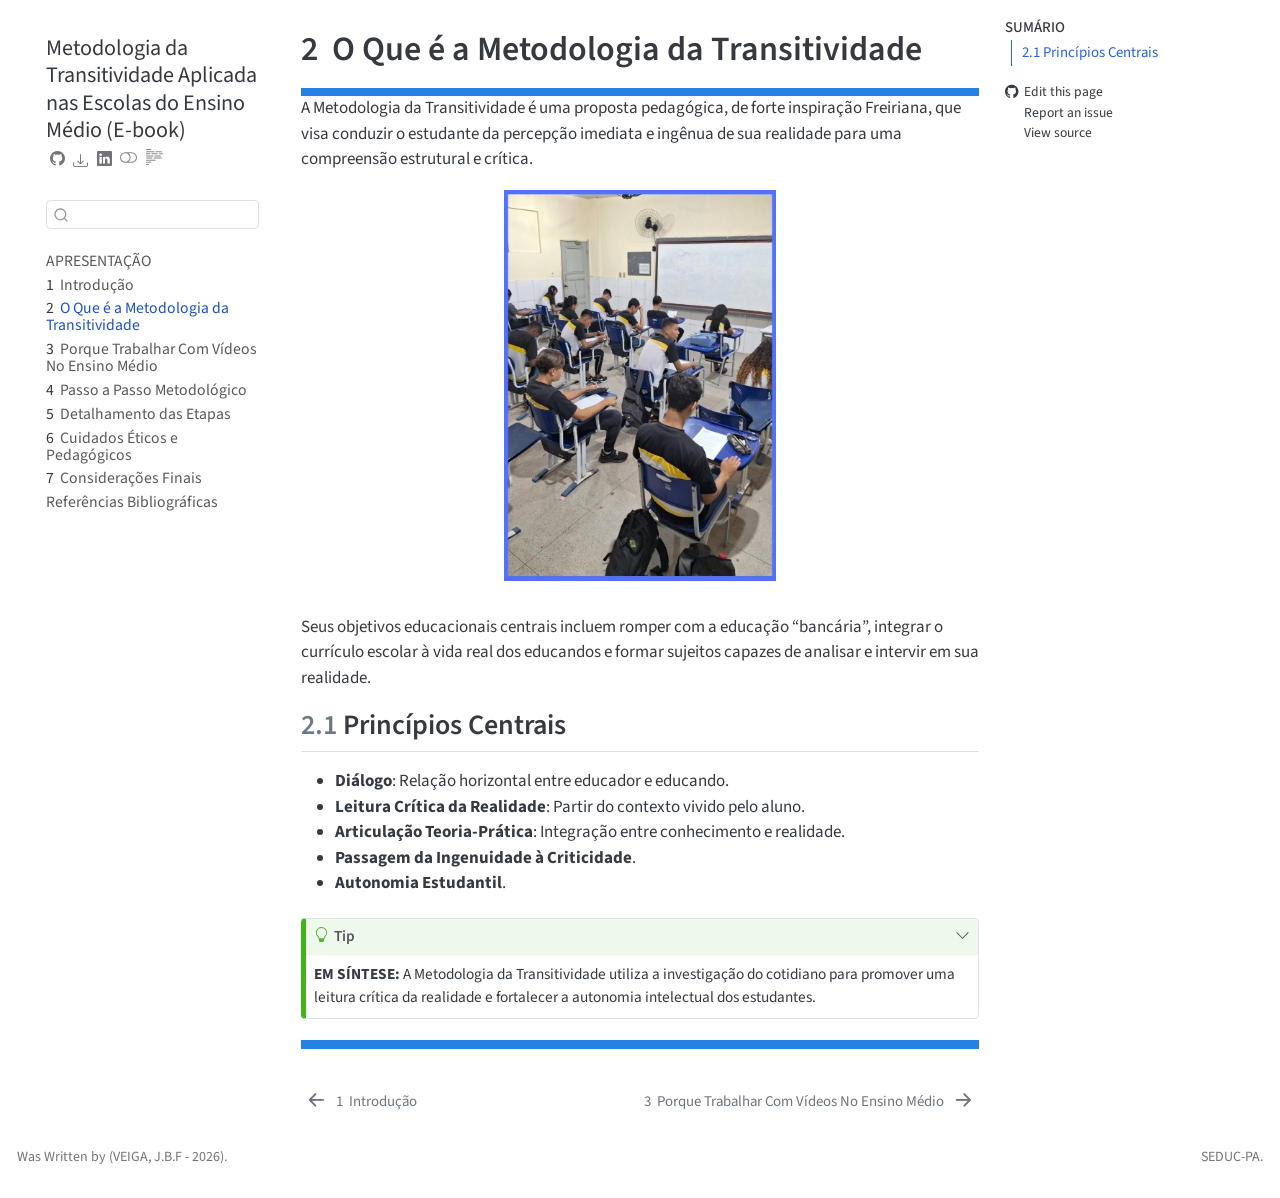
==== commit 8ea81400: "Add files via upload" ====
--- a/docs/cap1.html
+++ b/docs/cap1.html
@@ -2,16 +2,13 @@
 <html xmlns="http://www.w3.org/1999/xhtml" lang="en" xml:lang="en"><head>
 
 <meta charset="utf-8">
-<meta name="generator" content="quarto-1.9.37">
+<meta name="generator" content="quarto-1.7.32">
 
 <meta name="viewport" content="width=device-width, initial-scale=1.0, user-scalable=yes">
 
 
 <title>2&nbsp; O Que é a Metodologia da Transitividade – Metodologia da Transitividade Aplicada nas Escolas do Ensino Médio (E-book)</title>
 <style>
-/* Default styles provided by pandoc.
-** See https://pandoc.org/MANUAL.html#variables-for-html for config info.
-*/
 code{white-space: pre-wrap;}
 span.smallcaps{font-variant: small-caps;}
 div.columns{display: flex; gap: min(4vw, 1.5em);}
@@ -42,14 +39,14 @@
 <script src="site_libs/quarto-html/tippy.umd.min.js"></script>
 <script src="site_libs/quarto-html/anchor.min.js"></script>
 <link href="site_libs/quarto-html/tippy.css" rel="stylesheet">
-<link href="site_libs/quarto-html/quarto-syntax-highlighting-7f8f88aac4f3542376d5c11b86a4c14d.css" rel="stylesheet" class="quarto-color-scheme" id="quarto-text-highlighting-styles">
-<link href="site_libs/quarto-html/quarto-syntax-highlighting-dark-d0ae9245876894da5ac7e18953ecc5cc.css" rel="stylesheet" class="quarto-color-scheme quarto-color-alternate" id="quarto-text-highlighting-styles">
-<link href="site_libs/quarto-html/quarto-syntax-highlighting-7f8f88aac4f3542376d5c11b86a4c14d.css" rel="stylesheet" class="quarto-color-scheme-extra" id="quarto-text-highlighting-styles">
+<link href="site_libs/quarto-html/quarto-syntax-highlighting-37eea08aefeeee20ff55810ff984fec1.css" rel="stylesheet" class="quarto-color-scheme" id="quarto-text-highlighting-styles">
+<link href="site_libs/quarto-html/quarto-syntax-highlighting-dark-2fef5ea3f8957b3e4ecc936fc74692ca.css" rel="stylesheet" class="quarto-color-scheme quarto-color-alternate" id="quarto-text-highlighting-styles">
+<link href="site_libs/quarto-html/quarto-syntax-highlighting-37eea08aefeeee20ff55810ff984fec1.css" rel="stylesheet" class="quarto-color-scheme-extra" id="quarto-text-highlighting-styles">
 <script src="site_libs/bootstrap/bootstrap.min.js"></script>
 <link href="site_libs/bootstrap/bootstrap-icons.css" rel="stylesheet">
-<link href="site_libs/bootstrap/bootstrap-9e3e5b9121e68b3f077afb32f2c64d95.min.css" rel="stylesheet" append-hash="true" class="quarto-color-scheme" id="quarto-bootstrap" data-mode="light">
-<link href="site_libs/bootstrap/bootstrap-dark-52daa88939d7be190ca8d7731f6f1614.min.css" rel="stylesheet" append-hash="true" class="quarto-color-scheme quarto-color-alternate" id="quarto-bootstrap" data-mode="dark">
-<link href="site_libs/bootstrap/bootstrap-9e3e5b9121e68b3f077afb32f2c64d95.min.css" rel="stylesheet" append-hash="true" class="quarto-color-scheme-extra" id="quarto-bootstrap" data-mode="light">
+<link href="site_libs/bootstrap/bootstrap-364982630eef5352dd1537128a8ed5cb.min.css" rel="stylesheet" append-hash="true" class="quarto-color-scheme" id="quarto-bootstrap" data-mode="light">
+<link href="site_libs/bootstrap/bootstrap-dark-9ac4c4d7723caba69398381a32a42326.min.css" rel="stylesheet" append-hash="true" class="quarto-color-scheme quarto-color-alternate" id="quarto-bootstrap" data-mode="dark">
+<link href="site_libs/bootstrap/bootstrap-364982630eef5352dd1537128a8ed5cb.min.css" rel="stylesheet" append-hash="true" class="quarto-color-scheme-extra" id="quarto-bootstrap" data-mode="light">
 <script id="quarto-search-options" type="application/json">{
   "location": "sidebar",
   "copy-button": false,
@@ -270,7 +267,23 @@
       <a href="./">Metodologia da Transitividade Aplicada nas Escolas do Ensino Médio (E-book)</a> 
         <div class="sidebar-tools-main tools-wide">
     <a href="https://github.com/Veiga1972/tree/main/book/" title="Source Code" class="quarto-navigation-tool px-1" aria-label="Source Code"><i class="bi bi-github"></i></a>
-    <a href="./Metodologia-da-Transitividade-Aplicada-nas-Escolas-do-Ensino-Médio--E-book-.pdf" title="Download PDF" class="quarto-navigation-tool px-1" aria-label="Download PDF"><i class="bi bi-file-pdf"></i></a>
+    <div class="dropdown">
+      <a href="" title="Download" id="quarto-navigation-tool-dropdown-0" class="quarto-navigation-tool dropdown-toggle px-1" data-bs-toggle="dropdown" aria-expanded="false" role="link" aria-label="Download"><i class="bi bi-download"></i></a>
+      <ul class="dropdown-menu" aria-labelledby="quarto-navigation-tool-dropdown-0">
+          <li>
+            <a class="dropdown-item sidebar-tools-main-item" href="./Metodologia-da-Transitividade-Aplicada-nas-Escolas-do-Ensino-Médio--E-book-.pdf">
+              <i class="bi bi-file-pdf pe-1"></i>
+            Download PDF
+            </a>
+          </li>
+          <li>
+            <a class="dropdown-item sidebar-tools-main-item" href="./Metodologia-da-Transitividade-Aplicada-nas-Escolas-do-Ensino-Médio--E-book-.docx">
+              <i class="bi bi-file-word pe-1"></i>
+            Download Docx
+            </a>
+          </li>
+      </ul>
+    </div>
     <a href="https://www.linkedin.com/sharing/share-offsite/?url=|url|" title="LinkedIn" class="quarto-navigation-tool px-1" aria-label="LinkedIn"><i class="bi bi-linkedin"></i></a>
   <a href="" class="quarto-color-scheme-toggle quarto-navigation-tool  px-1" onclick="window.quartoToggleColorScheme(); return false;" title="Toggle dark mode"><i class="bi"></i></a>
   <a href="" class="quarto-reader-toggle quarto-navigation-tool px-1" onclick="window.quartoToggleReader(); return false;" title="Toggle reader mode">
@@ -398,7 +411,7 @@
 <li><strong>Leitura Crítica da Realidade</strong>: Partir do contexto vivido pelo aluno.</li>
 <li><strong>Articulação Teoria-Prática</strong>: Integração entre conhecimento e realidade.</li>
 <li><strong>Passagem da Ingenuidade à Criticidade</strong>.</li>
-<li><strong>Protagonismo Estudantil</strong>.</li>
+<li><strong>Autonomia Estudantil</strong>.</li>
 </ul>
 <div class="callout callout-style-default callout-tip callout-titled">
 <div class="callout-header d-flex align-content-center" data-bs-toggle="collapse" data-bs-target=".callout-1-contents" aria-controls="callout-1" aria-expanded="true" aria-label="Toggle callout">
@@ -490,14 +503,13 @@
       e.clearSelection();
     }
     const getTextToCopy = function(trigger) {
-      const outerScaffold = trigger.parentElement.cloneNode(true);
-      const codeEl = outerScaffold.querySelector('code');
-      for (const childEl of codeEl.children) {
-        if (isCodeAnnotation(childEl)) {
-          childEl.remove();
-        }
-      }
-      return codeEl.innerText;
+        const codeEl = trigger.previousElementSibling.cloneNode(true);
+        for (const childEl of codeEl.children) {
+          if (isCodeAnnotation(childEl)) {
+            childEl.remove();
+          }
+        }
+        return codeEl.innerText;
     }
     const clipboard = new window.ClipboardJS('.code-copy-button:not([data-in-quarto-modal])', {
       text: getTextToCopy
--- a/docs/site_libs/quarto-html/quarto-syntax-highlighting-37eea08aefeeee20ff55810ff984fec1.css
+++ b/docs/site_libs/quarto-html/quarto-syntax-highlighting-37eea08aefeeee20ff55810ff984fec1.css
@@ -0,0 +1,236 @@
+/* quarto syntax highlight colors */
+:root {
+  --quarto-hl-ot-color: #003B4F;
+  --quarto-hl-at-color: #657422;
+  --quarto-hl-ss-color: #20794D;
+  --quarto-hl-an-color: #5E5E5E;
+  --quarto-hl-fu-color: #4758AB;
+  --quarto-hl-st-color: #20794D;
+  --quarto-hl-cf-color: #003B4F;
+  --quarto-hl-op-color: #5E5E5E;
+  --quarto-hl-er-color: #AD0000;
+  --quarto-hl-bn-color: #AD0000;
+  --quarto-hl-al-color: #AD0000;
+  --quarto-hl-va-color: #111111;
+  --quarto-hl-bu-color: inherit;
+  --quarto-hl-ex-color: inherit;
+  --quarto-hl-pp-color: #AD0000;
+  --quarto-hl-in-color: #5E5E5E;
+  --quarto-hl-vs-color: #20794D;
+  --quarto-hl-wa-color: #5E5E5E;
+  --quarto-hl-do-color: #5E5E5E;
+  --quarto-hl-im-color: #00769E;
+  --quarto-hl-ch-color: #20794D;
+  --quarto-hl-dt-color: #AD0000;
+  --quarto-hl-fl-color: #AD0000;
+  --quarto-hl-co-color: #5E5E5E;
+  --quarto-hl-cv-color: #5E5E5E;
+  --quarto-hl-cn-color: #8f5902;
+  --quarto-hl-sc-color: #5E5E5E;
+  --quarto-hl-dv-color: #AD0000;
+  --quarto-hl-kw-color: #003B4F;
+}
+
+/* other quarto variables */
+:root {
+  --quarto-font-monospace: SFMono-Regular, Menlo, Monaco, Consolas, "Liberation Mono", "Courier New", monospace;
+}
+
+/* syntax highlight based on Pandoc's rules */
+pre > code.sourceCode > span {
+  color: #003B4F;
+}
+
+code.sourceCode > span {
+  color: #003B4F;
+}
+
+div.sourceCode,
+div.sourceCode pre.sourceCode {
+  color: #003B4F;
+}
+
+/* Normal */
+code span {
+  color: #003B4F;
+}
+
+/* Alert */
+code span.al {
+  color: #AD0000;
+  font-style: inherit;
+}
+
+/* Annotation */
+code span.an {
+  color: #5E5E5E;
+  font-style: inherit;
+}
+
+/* Attribute */
+code span.at {
+  color: #657422;
+  font-style: inherit;
+}
+
+/* BaseN */
+code span.bn {
+  color: #AD0000;
+  font-style: inherit;
+}
+
+/* BuiltIn */
+code span.bu {
+  font-style: inherit;
+}
+
+/* ControlFlow */
+code span.cf {
+  color: #003B4F;
+  font-weight: bold;
+  font-style: inherit;
+}
+
+/* Char */
+code span.ch {
+  color: #20794D;
+  font-style: inherit;
+}
+
+/* Constant */
+code span.cn {
+  color: #8f5902;
+  font-style: inherit;
+}
+
+/* Comment */
+code span.co {
+  color: #5E5E5E;
+  font-style: inherit;
+}
+
+/* CommentVar */
+code span.cv {
+  color: #5E5E5E;
+  font-style: italic;
+}
+
+/* Documentation */
+code span.do {
+  color: #5E5E5E;
+  font-style: italic;
+}
+
+/* DataType */
+code span.dt {
+  color: #AD0000;
+  font-style: inherit;
+}
+
+/* DecVal */
+code span.dv {
+  color: #AD0000;
+  font-style: inherit;
+}
+
+/* Error */
+code span.er {
+  color: #AD0000;
+  font-style: inherit;
+}
+
+/* Extension */
+code span.ex {
+  font-style: inherit;
+}
+
+/* Float */
+code span.fl {
+  color: #AD0000;
+  font-style: inherit;
+}
+
+/* Function */
+code span.fu {
+  color: #4758AB;
+  font-style: inherit;
+}
+
+/* Import */
+code span.im {
+  color: #00769E;
+  font-style: inherit;
+}
+
+/* Information */
+code span.in {
+  color: #5E5E5E;
+  font-style: inherit;
+}
+
+/* Keyword */
+code span.kw {
+  color: #003B4F;
+  font-weight: bold;
+  font-style: inherit;
+}
+
+/* Operator */
+code span.op {
+  color: #5E5E5E;
+  font-style: inherit;
+}
+
+/* Other */
+code span.ot {
+  color: #003B4F;
+  font-style: inherit;
+}
+
+/* Preprocessor */
+code span.pp {
+  color: #AD0000;
+  font-style: inherit;
+}
+
+/* SpecialChar */
+code span.sc {
+  color: #5E5E5E;
+  font-style: inherit;
+}
+
+/* SpecialString */
+code span.ss {
+  color: #20794D;
+  font-style: inherit;
+}
+
+/* String */
+code span.st {
+  color: #20794D;
+  font-style: inherit;
+}
+
+/* Variable */
+code span.va {
+  color: #111111;
+  font-style: inherit;
+}
+
+/* VerbatimString */
+code span.vs {
+  color: #20794D;
+  font-style: inherit;
+}
+
+/* Warning */
+code span.wa {
+  color: #5E5E5E;
+  font-style: italic;
+}
+
+.prevent-inlining {
+  content: "</";
+}
+
+/*# sourceMappingURL=27d3d809615f7771493d095567f04340.css.map */
--- a/docs/site_libs/quarto-html/quarto-syntax-highlighting-dark-2fef5ea3f8957b3e4ecc936fc74692ca.css
+++ b/docs/site_libs/quarto-html/quarto-syntax-highlighting-dark-2fef5ea3f8957b3e4ecc936fc74692ca.css
@@ -0,0 +1,219 @@
+/* quarto syntax highlight colors */
+:root {
+  --quarto-hl-al-color: #f07178;
+  --quarto-hl-an-color: #d4d0ab;
+  --quarto-hl-at-color: #00e0e0;
+  --quarto-hl-bn-color: #d4d0ab;
+  --quarto-hl-bu-color: #abe338;
+  --quarto-hl-ch-color: #abe338;
+  --quarto-hl-co-color: #f8f8f2;
+  --quarto-hl-cv-color: #ffd700;
+  --quarto-hl-cn-color: #ffd700;
+  --quarto-hl-cf-color: #ffa07a;
+  --quarto-hl-dt-color: #ffa07a;
+  --quarto-hl-dv-color: #d4d0ab;
+  --quarto-hl-do-color: #f8f8f2;
+  --quarto-hl-er-color: #f07178;
+  --quarto-hl-ex-color: #00e0e0;
+  --quarto-hl-fl-color: #d4d0ab;
+  --quarto-hl-fu-color: #ffa07a;
+  --quarto-hl-im-color: #abe338;
+  --quarto-hl-in-color: #d4d0ab;
+  --quarto-hl-kw-color: #ffa07a;
+  --quarto-hl-op-color: #ffa07a;
+  --quarto-hl-ot-color: #00e0e0;
+  --quarto-hl-pp-color: #dcc6e0;
+  --quarto-hl-re-color: #00e0e0;
+  --quarto-hl-sc-color: #abe338;
+  --quarto-hl-ss-color: #abe338;
+  --quarto-hl-st-color: #abe338;
+  --quarto-hl-va-color: #00e0e0;
+  --quarto-hl-vs-color: #abe338;
+  --quarto-hl-wa-color: #dcc6e0;
+}
+
+/* other quarto variables */
+:root {
+  --quarto-font-monospace: SFMono-Regular, Menlo, Monaco, Consolas, "Liberation Mono", "Courier New", monospace;
+}
+
+/* syntax highlight based on Pandoc's rules */
+pre > code.sourceCode > span {
+  color: #f8f8f2;
+}
+
+code.sourceCode > span {
+  color: #f8f8f2;
+}
+
+div.sourceCode,
+div.sourceCode pre.sourceCode {
+  color: #f8f8f2;
+}
+
+/* Normal */
+code span {
+  color: #f8f8f2;
+}
+
+/* Alert */
+code span.al {
+  color: #f07178;
+}
+
+/* Annotation */
+code span.an {
+  color: #d4d0ab;
+}
+
+/* Attribute */
+code span.at {
+  color: #00e0e0;
+}
+
+/* BaseN */
+code span.bn {
+  color: #d4d0ab;
+}
+
+/* BuiltIn */
+code span.bu {
+  color: #abe338;
+}
+
+/* ControlFlow */
+code span.cf {
+  font-weight: bold;
+  color: #ffa07a;
+}
+
+/* Char */
+code span.ch {
+  color: #abe338;
+}
+
+/* Constant */
+code span.cn {
+  color: #ffd700;
+}
+
+/* Comment */
+code span.co {
+  font-style: italic;
+  color: #f8f8f2;
+}
+
+/* CommentVar */
+code span.cv {
+  color: #ffd700;
+}
+
+/* Documentation */
+code span.do {
+  color: #f8f8f2;
+}
+
+/* DataType */
+code span.dt {
+  color: #ffa07a;
+}
+
+/* DecVal */
+code span.dv {
+  color: #d4d0ab;
+}
+
+/* Error */
+code span.er {
+  color: #f07178;
+  text-decoration: underline;
+}
+
+/* Extension */
+code span.ex {
+  font-weight: bold;
+  color: #00e0e0;
+}
+
+/* Float */
+code span.fl {
+  color: #d4d0ab;
+}
+
+/* Function */
+code span.fu {
+  color: #ffa07a;
+}
+
+/* Import */
+code span.im {
+  color: #abe338;
+}
+
+/* Information */
+code span.in {
+  color: #d4d0ab;
+}
+
+/* Keyword */
+code span.kw {
+  font-weight: bold;
+  color: #ffa07a;
+}
+
+/* Operator */
+code span.op {
+  color: #ffa07a;
+}
+
+/* Other */
+code span.ot {
+  color: #00e0e0;
+}
+
+/* Preprocessor */
+code span.pp {
+  color: #dcc6e0;
+}
+
+/* RegionMarker */
+code span.re {
+  background-color: #f8f8f2;
+  color: #00e0e0;
+}
+
+/* SpecialChar */
+code span.sc {
+  color: #abe338;
+}
+
+/* SpecialString */
+code span.ss {
+  color: #abe338;
+}
+
+/* String */
+code span.st {
+  color: #abe338;
+}
+
+/* Variable */
+code span.va {
+  color: #00e0e0;
+}
+
+/* VerbatimString */
+code span.vs {
+  color: #abe338;
+}
+
+/* Warning */
+code span.wa {
+  color: #dcc6e0;
+}
+
+.prevent-inlining {
+  content: "</";
+}
+
+/*# sourceMappingURL=9d1c423767af11a14e59cf8ecfea55bb.css.map */
--- a/docs/site_libs/quarto-html/quarto-syntax-highlighting-37eea08aefeeee20ff55810ff984fec1.css
+++ b/docs/site_libs/quarto-html/quarto-syntax-highlighting-37eea08aefeeee20ff55810ff984fec1.css
@@ -0,0 +1,236 @@
+/* quarto syntax highlight colors */
+:root {
+  --quarto-hl-ot-color: #003B4F;
+  --quarto-hl-at-color: #657422;
+  --quarto-hl-ss-color: #20794D;
+  --quarto-hl-an-color: #5E5E5E;
+  --quarto-hl-fu-color: #4758AB;
+  --quarto-hl-st-color: #20794D;
+  --quarto-hl-cf-color: #003B4F;
+  --quarto-hl-op-color: #5E5E5E;
+  --quarto-hl-er-color: #AD0000;
+  --quarto-hl-bn-color: #AD0000;
+  --quarto-hl-al-color: #AD0000;
+  --quarto-hl-va-color: #111111;
+  --quarto-hl-bu-color: inherit;
+  --quarto-hl-ex-color: inherit;
+  --quarto-hl-pp-color: #AD0000;
+  --quarto-hl-in-color: #5E5E5E;
+  --quarto-hl-vs-color: #20794D;
+  --quarto-hl-wa-color: #5E5E5E;
+  --quarto-hl-do-color: #5E5E5E;
+  --quarto-hl-im-color: #00769E;
+  --quarto-hl-ch-color: #20794D;
+  --quarto-hl-dt-color: #AD0000;
+  --quarto-hl-fl-color: #AD0000;
+  --quarto-hl-co-color: #5E5E5E;
+  --quarto-hl-cv-color: #5E5E5E;
+  --quarto-hl-cn-color: #8f5902;
+  --quarto-hl-sc-color: #5E5E5E;
+  --quarto-hl-dv-color: #AD0000;
+  --quarto-hl-kw-color: #003B4F;
+}
+
+/* other quarto variables */
+:root {
+  --quarto-font-monospace: SFMono-Regular, Menlo, Monaco, Consolas, "Liberation Mono", "Courier New", monospace;
+}
+
+/* syntax highlight based on Pandoc's rules */
+pre > code.sourceCode > span {
+  color: #003B4F;
+}
+
+code.sourceCode > span {
+  color: #003B4F;
+}
+
+div.sourceCode,
+div.sourceCode pre.sourceCode {
+  color: #003B4F;
+}
+
+/* Normal */
+code span {
+  color: #003B4F;
+}
+
+/* Alert */
+code span.al {
+  color: #AD0000;
+  font-style: inherit;
+}
+
+/* Annotation */
+code span.an {
+  color: #5E5E5E;
+  font-style: inherit;
+}
+
+/* Attribute */
+code span.at {
+  color: #657422;
+  font-style: inherit;
+}
+
+/* BaseN */
+code span.bn {
+  color: #AD0000;
+  font-style: inherit;
+}
+
+/* BuiltIn */
+code span.bu {
+  font-style: inherit;
+}
+
+/* ControlFlow */
+code span.cf {
+  color: #003B4F;
+  font-weight: bold;
+  font-style: inherit;
+}
+
+/* Char */
+code span.ch {
+  color: #20794D;
+  font-style: inherit;
+}
+
+/* Constant */
+code span.cn {
+  color: #8f5902;
+  font-style: inherit;
+}
+
+/* Comment */
+code span.co {
+  color: #5E5E5E;
+  font-style: inherit;
+}
+
+/* CommentVar */
+code span.cv {
+  color: #5E5E5E;
+  font-style: italic;
+}
+
+/* Documentation */
+code span.do {
+  color: #5E5E5E;
+  font-style: italic;
+}
+
+/* DataType */
+code span.dt {
+  color: #AD0000;
+  font-style: inherit;
+}
+
+/* DecVal */
+code span.dv {
+  color: #AD0000;
+  font-style: inherit;
+}
+
+/* Error */
+code span.er {
+  color: #AD0000;
+  font-style: inherit;
+}
+
+/* Extension */
+code span.ex {
+  font-style: inherit;
+}
+
+/* Float */
+code span.fl {
+  color: #AD0000;
+  font-style: inherit;
+}
+
+/* Function */
+code span.fu {
+  color: #4758AB;
+  font-style: inherit;
+}
+
+/* Import */
+code span.im {
+  color: #00769E;
+  font-style: inherit;
+}
+
+/* Information */
+code span.in {
+  color: #5E5E5E;
+  font-style: inherit;
+}
+
+/* Keyword */
+code span.kw {
+  color: #003B4F;
+  font-weight: bold;
+  font-style: inherit;
+}
+
+/* Operator */
+code span.op {
+  color: #5E5E5E;
+  font-style: inherit;
+}
+
+/* Other */
+code span.ot {
+  color: #003B4F;
+  font-style: inherit;
+}
+
+/* Preprocessor */
+code span.pp {
+  color: #AD0000;
+  font-style: inherit;
+}
+
+/* SpecialChar */
+code span.sc {
+  color: #5E5E5E;
+  font-style: inherit;
+}
+
+/* SpecialString */
+code span.ss {
+  color: #20794D;
+  font-style: inherit;
+}
+
+/* String */
+code span.st {
+  color: #20794D;
+  font-style: inherit;
+}
+
+/* Variable */
+code span.va {
+  color: #111111;
+  font-style: inherit;
+}
+
+/* VerbatimString */
+code span.vs {
+  color: #20794D;
+  font-style: inherit;
+}
+
+/* Warning */
+code span.wa {
+  color: #5E5E5E;
+  font-style: italic;
+}
+
+.prevent-inlining {
+  content: "</";
+}
+
+/*# sourceMappingURL=27d3d809615f7771493d095567f04340.css.map */
